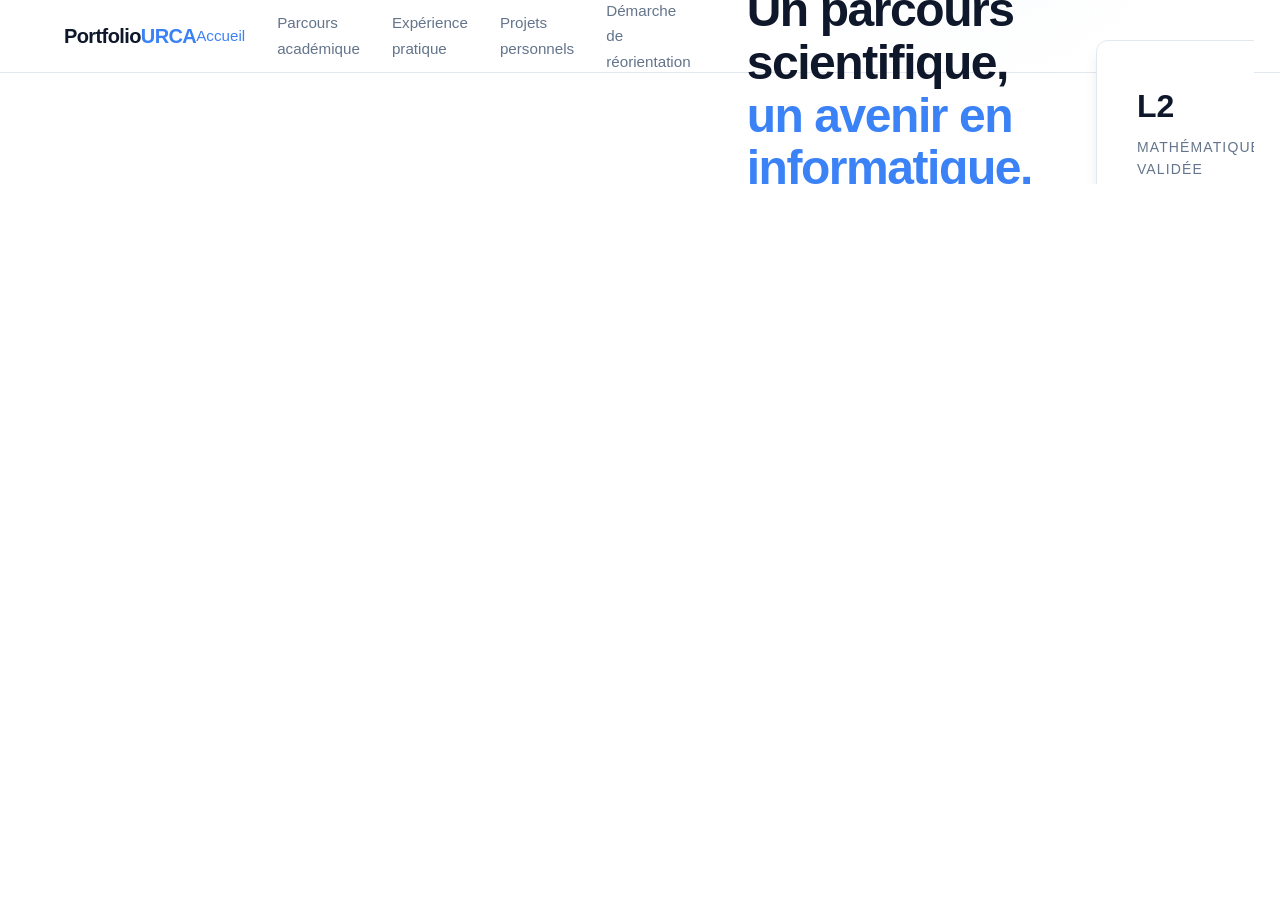
==== index.html @ 63260b5a "Portfolio complet : 6 pages, design responsive, animations, contenu académique" ====
<!DOCTYPE html>
<html lang="fr">
<head>
  <meta charset="UTF-8">
  <meta name="viewport" content="width=device-width, initial-scale=1.0">
  <title>Portfolio — Parcours et projet de réorientation vers la Licence Informatique</title>
  <meta name="description" content="Portfolio universitaire de réorientation : parcours académique, expérience pratique et projets personnels en vue d'une Licence Informatique à l'URCA.">
  <link rel="stylesheet" href="css/style.css">
</head>
<body>

  <!-- Header / Navigation -->
  <header>
    <div class="container">
      <a href="index.html" class="logo">Portfolio<span>URCA</span></a>

      <nav>
        <ul class="nav-links" id="navLinks">
          <li><a href="index.html" class="active">Accueil</a></li>
          <li><a href="parcours.html">Parcours académique</a></li>
          <li><a href="experience.html">Expérience pratique</a></li>
          <li><a href="projets.html">Projets personnels</a></li>
          <li><a href="reorientation.html">Démarche de réorientation</a></li>
  <!-- Hero / Accueil -->
  <section class="hero">
    <div class="hero-bg"></div>
    <div class="container">
      <div class="reveal reveal-delay-1">
        <h1>Un parcours scientifique,<br><span class="accent">un avenir en informatique.</span></h1>
        <p>Étudiant en L1 Géographie et Aménagement à l'URCA, avec une formation universitaire en mathématiques (L2 validée) et une expérience pratique en maintenance informatique. Ce portfolio présente ma démarche de réorientation vers la Licence Informatique.</p>
        <div class="hero-actions">
          <a href="parcours.html" class="btn btn-primary">Voir mon parcours</a>
          <a href="projets.html" class="btn btn-outline">Découvrir mes projets</a>
        </div>
      </div>
      <div class="hero-visual reveal reveal-delay-3">
        <div class="hero-card">
          <div class="stat">
            <span class="stat-value">L2</span>
            <span class="stat-label">Mathématiques validée</span>
          </div>
          <div class="divider"></div>
          <div class="stat">
            <span class="stat-value">2</span>
            <span class="stat-label">Projets numériques personnels</span>
          </div>
          <div class="divider"></div>
          <div class="stat">
            <span class="stat-value">1</span>
            <span class="stat-label">Expérience en maintenance informatique</span>
          </div>
        </div>
      </div>
    </div>
  </section>
  <section class="section reveal reveal-delay-2">
    <div class="container">
      <div class="section-header">
        <h2>Une démarche cohérente</h2>
        <p>Ce portfolio raconte une progression : des mathématiques à l'expérience pratique, puis à la construction de projets numériques, pour aboutir à un projet universitaire structuré en informatique.</p>
      </div>

      <div style="display: grid; grid-template-columns: repeat(auto-fit, minmax(260px, 1fr)); gap: 2rem; margin-top: 3rem;">
        <div style="text-align: center; padding: 2rem; background: var(--color-bg-alt); border-radius: var(--color-radius); border: 1px solid var(--color-border);">
          <div style="font-size: 2rem; margin-bottom: 1rem;">📐</div>
          <h3 style="color: var(--color-primary); margin-bottom: 0.5rem;">Fondements mathématiques</h3>
          <p style="font-size: 0.9rem; color: var(--color-text-secondary);">L2 Mathématiques validé à l'Université de Lomé — raisonnement logique, abstraction, rigueur.</p>
        </div>
        <div style="text-align: center; padding: 2rem; background: var(--color-bg-alt); border-radius: var(--color-radius); border: 1px solid var(--color-border);">
          <div style="font-size: 2rem; margin-bottom: 1rem;">🔧</div>
          <h3 style="color: var(--color-primary); margin-bottom: 0.5rem;">Expérience pratique</h3>
          <p style="font-size: 0.9rem; color: var(--color-text-secondary);">Maintenance informatique, réparation, diagnostic, accompagnement client chez Sam Technology Center.</p>
        </div>
        <div style="text-align: center; padding: 2rem; background: var(--color-bg-alt); border-radius: var(--color-radius); border: 1px solid var(--color-border);">
          <div style="font-size: 2rem; margin-bottom: 1rem;">💻</div>
          <h3 style="color: var(--color-primary); margin-bottom: 0.5rem;">Projets personnels</h3>
          <p style="font-size: 0.9rem; color: var(--color-text-secondary);">TYVORYX et 2DINVEST — conception de plateformes web, exploration du cloud et de la gestion de données.</p>
        </div>
      </div>
    </div>
  </section>

  <section class="section" style="background: var(--color-bg-alt);">
    <div class="container">
      <div style="display: grid; grid-template-columns: 1fr 1fr; gap: 3rem; align-items: center;">
        <div class="reveal reveal-delay-1">
          <h2 style="font-size: 2rem; font-weight: 700; color: var(--color-primary); margin-bottom: 1.5rem;">Pourquoi l'informatique ?</h2>
          <p style="color: var(--color-text-secondary); margin-bottom: 1.5rem; line-height: 1.7;">Mon intérêt pour l'informatique ne vient pas de nulle part. Il s'appuie sur des années de formation scientifique, des interventions concrètes sur du matériel et des logiciels, et la création de deux plateformes web personnelles. Une formation universitaire est maintenant la prochaine étape logique.</p>
          <a href="reorientation.html" class="btn btn-primary">Lire ma démarche de réorientation</a>
        </div>
        <div class="reveal reveal-delay-2">
          <div style="background: var(--color-card); border: 1px solid var(--color-border); border-radius: var(--color-radius); padding: 2rem; box-shadow: var(--shadow-sm);">
            <h3 style="font-size: 1.25rem; font-weight: 700; color: var(--color-primary); margin-bottom: 1rem;">Objectif</h3>
            <p style="color: var(--color-text-secondary); font-size: 0.95rem; margin-bottom: 1.5rem;">Intégrer la L1 Informatique à l'URCA, UFR Sciences Exactes et Naturelles, au semestre 2 de l'année universitaire 2026-2027.</p>
  <footer>
    <div class="container">
      <p>&copy; 2026 — Portfolio universitaire. Conçu pour une démarche de réorientation vers la Licence Informatique.</p>
      <p style="font-size: 0.8rem; color: var(--color-text-muted);">Tous les liens vers les projets renvoient vers des sites et dépôts publics.</p>
    </div>
  </footer>

  <script src="js/main.js"></script>
</body>
</html>
            <h3 style="font-size: 1.25rem; font-weight: 700; color: var(--color-primary); margin-bottom: 1rem;">Établissement actuel</h3>
            <p style="color: var(--color-text-secondary); font-size: 0.95rem;">L1 Géographie et Aménagement, UFR Lettres et Sciences Humaines, Université de Reims Champagne-Ardenne.</p>
          </div>
        </div>
      </div>
    </div>
  </section>
          <li><a href="contact.html">Contact</a></li>
        </ul>
        <button class="mobile-menu-btn" id="mobileMenuBtn" aria-label="Ouvrir le menu">
          <span></span><span></span><span></span>
        </button>
      </nav>
    </div>
  </header>
---- css/style.css ----
/* ==========================================================================
   PORTFOLIO WEB - Réorientation Licence Informatique URCA
   Design académique, moderne et professionnel
   ========================================================================== */

/* Variables et reset */
:root {
  --color-primary: #0f172a;
  --color-primary-dark: #081226;
  --color-secondary: #1e293b;
  --color-accent: #3b82f6;
  --color-accent-hover: #2563eb;
  --color-accent-light: #dbeafe;
  --color-text: #0f172a;
  --color-text-secondary: #64748b;
  --color-text-muted: #94a3b8;
  --color-bg: #ffffff;
  --color-bg-alt: #f8fafc;
  --color-card: #ffffff;
  --color-border: #e2e8f0;
  --color-border-light: #f1f5f9;
  --color-success: #10b981;
  --color-radius: 12px;
  --color-radius-sm: 8px;
  --shadow-sm: 0 1px 2px 0 rgb(0 0 0 / 0.05);
  --shadow: 0 4px 6px -1px rgb(0 0 0 / 0.1), 0 2px 4px -2px rgb(0 0 0 / 0.1);
  --shadow-lg: 0 10px 15px -3px rgb(0 0 0 / 0.1), 0 4px 6px -4px rgb(0 0 0 / 0.1);
  --transition: all 0.3s ease;
  --transition-fast: all 0.15s ease;
  --font-sans: -apple-system, BlinkMacSystemFont, "Segoe UI", Roboto, "Helvetica Neue", Arial, sans-serif;
  --font-mono: "SF Mono", "Consolas", "Liberation Mono", monospace;
}

*,
*::before,
*::after {
  box-sizing: border-box;
  margin: 0;
  padding: 0;
}

html {
  scroll-behavior: smooth;
  font-size: 16px;
}

body {
  font-family: var(--font-sans);
  color: var(--color-text);
  background-color: var(--color-bg);
  line-height: 1.6;
  overflow-x: hidden;
}

a:focus-visible,
button:focus-visible,
input:focus-visible,
select:focus-visible,
textarea:focus-visible {
  outline: 3px solid var(--color-accent);
  outline-offset: 3px;
}

@media (prefers-reduced-motion: reduce) {
  *,
  *::before,
  *::after {
    animation-duration: 0.01ms !important;
    animation-iteration-count: 1 !important;
    transition-duration: 0.01ms !important;
    scroll-behavior: auto !important;
  }
}

.sr-only {
  position: absolute;
  width: 1px;
  height: 1px;
  padding: 0;
  margin: -1px;
  overflow: hidden;
  clip: rect(0, 0, 0, 0);
  border: 0;
}

.container {
  max-width: 1200px;
  margin: 0 auto;
  padding: 0 1.5rem;
}

.section {
  padding: 5rem 0;
}

.section-header {
  text-align: center;
  margin-bottom: 4rem;
}

.section-header h2 {
  font-size: 2.25rem;
  font-weight: 700;
  color: var(--color-primary);
  margin-bottom: 1rem;
  letter-spacing: -0.02em;
}

.section-header p {
  color: var(--color-text-secondary);
  font-size: 1.125rem;
  max-width: 600px;
  margin: 0 auto;
}

.badge {
  display: inline-flex;
  align-items: center;
  gap: 0.5rem;
  padding: 0.4rem 1rem;
  border-radius: 9999px;
  font-size: 0.875rem;
  font-weight: 600;
  text-transform: uppercase;
  letter-spacing: 0.05em;
}

.badge-primary {
  background-color: var(--color-accent-light);
  color: var(--color-accent);
}

.badge-secondary {
  background-color: var(--color-bg-alt);
  color: var(--color-text-secondary);
  border: 1px solid var(--color-border);
}

.btn {
  display: inline-flex;
  align-items: center;
  justify-content: center;
  gap: 0.5rem;
  padding: 0.875rem 1.75rem;
  border-radius: var(--color-radius-sm);
  font-size: 1rem;
  font-weight: 600;
  text-decoration: none;
  border: none;
  cursor: pointer;
  transition: var(--transition);
  font-family: inherit;
}

.btn-primary {
  background-color: var(--color-primary);
  color: #ffffff;
}

.btn-primary:hover {
  background-color: var(--color-primary-dark);
  transform: translateY(-1px);
  box-shadow: var(--shadow-lg);
}

.btn-outline {
  background-color: transparent;
  color: var(--color-primary);
  border: 2px solid var(--color-primary);
}

.btn-outline:hover {
  background-color: var(--color-primary);
  color: #ffffff;
}

.btn-sm {
  padding: 0.5rem 1rem;
  font-size: 0.875rem;
}

.link {
  color: var(--color-accent);
  text-decoration: none;
  font-weight: 500;
  transition: var(--transition-fast);
}

.link:hover {
  color: var(--color-accent-hover);
  text-decoration: underline;
}
/* ---------- Header / Navigation ---------- */
header {
  position: sticky;
  top: 0;
  z-index: 100;
  background-color: rgba(255, 255, 255, 0.9);
  border-bottom: 1px solid var(--color-border);
  backdrop-filter: blur(8px);
}

header .container {
  display: flex;
  align-items: center;
  justify-content: space-between;
  height: 4.5rem;
}

.logo {
  font-size: 1.25rem;
  font-weight: 800;
  color: var(--color-primary);
  text-decoration: none;
  letter-spacing: -0.03em;
}

.logo span {
  color: var(--color-accent);
}

.nav-links {
  display: flex;
  align-items: center;
  gap: 2rem;
  list-style: none;
}

.nav-links a {
  text-decoration: none;
  color: var(--color-text-secondary);
  font-size: 0.95rem;
  font-weight: 500;
  transition: var(--transition-fast);
}

.nav-links a:hover {
  color: var(--color-primary);
}

.nav-links a.active {
  color: var(--color-accent);
}

.mobile-menu-btn {
  display: none;
  background: none;
  border: none;
  cursor: pointer;
  color: var(--color-text);
}

.mobile-menu-btn span {
  display: block;
  width: 24px;
  height: 2px;
  background-color: currentColor;
  margin: 6px 0;
  transition: var(--transition-fast);
}
/* ---------- Hero / Accueil ---------- */
.hero {
  position: relative;
  padding: 6rem 0 8rem;
  overflow: hidden;
}

.hero-bg {
  position: absolute;
  top: 0;
  left: 0;
  right: 0;
  bottom: 0;
  background: radial-gradient(circle at 50% 0%, var(--color-bg-alt), transparent 50%);
  z-index: -1;
}

.hero .container {
  display: grid;
  grid-template-columns: 1fr 1fr;
  gap: 4rem;
  align-items: center;
}

.hero h1 {
  font-size: 3rem;
  font-weight: 800;
  color: var(--color-primary);
  line-height: 1.1;
  margin-bottom: 1.5rem;
  letter-spacing: -0.03em;
}

.hero h1 .accent {
  color: var(--color-accent);
}

.hero p {
  font-size: 1.25rem;
  color: var(--color-text-secondary);
  margin-bottom: 2rem;
  max-width: 450px;
}

.hero-actions {
  display: flex;
  gap: 1rem;
}

.hero-visual {
  display: flex;
  justify-content: center;
  align-items: center;
}

.hero-card {
  background: var(--color-card);
  border: 1px solid var(--color-border);
  border-radius: var(--color-radius);
  padding: 2.5rem;
  box-shadow: var(--shadow-lg);
  display: flex;
  flex-direction: column;
  gap: 1.5rem;
  max-width: 380px;
}

.stat {
  display: flex;
  flex-direction: column;
  gap: 0.25rem;
}

.stat-value {
  font-size: 2rem;
  font-weight: 800;
  color: var(--color-primary);
  font-variant-numeric: tabular-nums;
}

.stat-label {
  font-size: 0.875rem;
  color: var(--color-text-secondary);
  text-transform: uppercase;
  letter-spacing: 0.08em;
}

.divider {
  height: 1px;
  background: var(--color-border);
}

/* ---------- Section Parcours (Chronologie) ---------- */
.timeline {
  position: relative;
  max-width: 800px;
  margin: 0 auto;
}

.timeline::before {
  content: "";
  position: absolute;
  left: 50%;
  top: 0;
  bottom: 0;
  width: 2px;
  background: var(--color-border);
  transform: translateX(-50%);
}

.timeline-item {
  position: relative;
  margin-bottom: 4rem;
  width: 100%;
}

.timeline-content {
  position: relative;
  background: var(--color-card);
  border: 1px solid var(--color-border);
  border-radius: var(--color-radius);
  padding: 2rem;
  box-shadow: var(--shadow-sm);
  transition: var(--transition);
}

.timeline-content:hover {
  border-color: var(--color-accent);
  box-shadow: var(--shadow);
}

.timeline-item:nth-child(odd) .timeline-content {
  margin-left: auto;
  max-width: 60%;
}

.timeline-item:nth-child(even) .timeline-content {
  margin-right: auto;
  max-width: 60%;
}

.timeline-date {
  position: absolute;
  top: 1.5rem;
  font-size: 0.875rem;
  font-weight: 700;
  color: var(--color-accent);
  font-variant-numeric: tabular-nums;
  white-space: nowrap;
}

.timeline-item:nth-child(odd) .timeline-date {
  right: 100%;
  margin-right: 1rem;
  text-align: right;
}

.timeline-item:nth-child(even) .timeline-date {
  left: 100%;
  margin-left: 1rem;
  text-align: left;
}

.timeline-marker {
  position: absolute;
  left: 50%;
  top: 1.5rem;
  width: 16px;
  height: 16px;
  background: var(--color-accent);
  border: 3px solid var(--color-bg);
  border-radius: 50%;
  transform: translateX(-50%);
  box-shadow: 0 0 0 4px var(--color-border);
}

.timeline h3 {
  font-size: 1.25rem;
  font-weight: 700;
  color: var(--color-primary);
  margin-bottom: 0.5rem;
}

.timeline-institution {
  font-size: 1rem;
  color: var(--color-text-secondary);
  font-weight: 500;
  margin-bottom: 0.5rem;
}

.timeline-description {
  color: var(--color-text-secondary);
  font-size: 0.95rem;
}
/* ---------- Section Expérience ---------- */
.experience-grid {
  display: grid;
  grid-template-columns: repeat(auto-fit, minmax(280px, 1fr));
  gap: 2rem;
}

.exp-card {
  background: var(--color-card);
  border: 1px solid var(--color-border);
  border-radius: var(--color-radius);
  padding: 2rem;
  box-shadow: var(--shadow-sm);
  transition: var(--transition);
  display: flex;
  flex-direction: column;
  gap: 1rem;
}

.exp-card:hover {
  transform: translateY(-4px);
  box-shadow: var(--shadow-lg);
  border-color: var(--color-accent);
}

.exp-icon {
  width: 48px;
  height: 48px;
  border-radius: var(--color-radius-sm);
  background: var(--color-accent-light);
  color: var(--color-accent);
  display: flex;
  align-items: center;
  justify-content: center;
  font-size: 1.5rem;
}

.exp-card h3 {
  font-size: 1.125rem;
  font-weight: 700;
  color: var(--color-primary);
}

.exp-card p {
  color: var(--color-text-secondary);
  font-size: 0.95rem;
  margin-bottom: 1rem;
}

.exp-tags {
  display: flex;
  flex-wrap: wrap;
  gap: 0.5rem;
  margin-top: auto;
}

.exp-tag {
  font-size: 0.75rem;
  padding: 0.25rem 0.6rem;
  border-radius: 4px;
  background: var(--color-bg-alt);
  color: var(--color-text-secondary);
  border: 1px solid var(--color-border);
}

/* ---------- Section Projets ---------- */
.projects-grid {
  display: grid;
  grid-template-columns: repeat(auto-fit, minmax(340px, 1fr));
  gap: 2rem;
}

.project-card {
  background: var(--color-card);
  border: 1px solid var(--color-border);
  border-radius: var(--color-radius);
  overflow: hidden;
  box-shadow: var(--shadow-sm);
  transition: var(--transition);
  display: flex;
  flex-direction: column;
}

.project-card:hover {
  transform: translateY(-6px);
  box-shadow: var(--shadow-lg);
  border-color: var(--color-accent);
}

.project-visual {
  height: 200px;
  background: var(--color-bg-alt);
  border-bottom: 1px solid var(--color-border);
  display: flex;
  align-items: center;
  justify-content: center;
  color: var(--color-text-muted);
  font-size: 0.875rem;
  font-family: var(--font-mono);
  text-align: center;
  padding: 1rem;
  position: relative;
  overflow: hidden;
}

.project-visual::before {
  content: "";
  position: absolute;
  inset: 0;
  background: linear-gradient(135deg, transparent 40%, rgba(59, 130, 246, 0.05) 100%);
  opacity: 0;
  transition: var(--transition);
}

.project-card:hover .project-visual::before {
  opacity: 1;
}

.project-content {
  padding: 1.75rem;
  display: flex;
  flex-direction: column;
  gap: 1rem;
  flex: 1;
}

.project-content h3 {
  font-size: 1.25rem;
  font-weight: 700;
  color: var(--color-primary);
}

.project-content p {
  color: var(--color-text-secondary);
  font-size: 0.95rem;
  flex: 1;
}

.project-meta {
  display: flex;
  flex-wrap: wrap;
  gap: 0.75rem;
  margin-top: auto;
}

.project-meta .badge {
  font-size: 0.75rem;
  padding: 0.35rem 0.8rem;
}

.project-actions {
  padding: 1.25rem 1.75rem;
  border-top: 1px solid var(--color-border);
  display: flex;
  gap: 0.75rem;
}
/* ---------- Fiche projet détaillée ---------- */
.project-detail {
  max-width: 900px;
  margin: 0 auto;
}

.project-hero {
  background: var(--color-bg-alt);
  border: 1px solid var(--color-border);
  border-radius: var(--color-radius);
  padding: 3rem 2rem;
  margin-bottom: 3rem;
  text-align: center;
}

.project-hero h1 {
  font-size: 2.5rem;
  font-weight: 800;
  color: var(--color-primary);
  margin-bottom: 1rem;
}

.project-hero p {
  font-size: 1.125rem;
  color: var(--color-text-secondary);
  max-width: 600px;
  margin: 0 auto 2rem;
}

.detail-grid {
  display: grid;
  grid-template-columns: 1fr 300px;
  gap: 3rem;
}

.detail-content h2 {
  font-size: 1.5rem;
  font-weight: 700;
  color: var(--color-primary);
  margin-bottom: 1.5rem;
  padding-bottom: 0.5rem;
  border-bottom: 2px solid var(--color-border);
}

.detail-content p {
  color: var(--color-text-secondary);
  font-size: 1rem;
  margin-bottom: 1.5rem;
  line-height: 1.7;
}

.detail-content ul {
  list-style: none;
  margin-bottom: 2rem;
}

.detail-content li {
  padding: 0.5rem 0;
  color: var(--color-text-secondary);
  position: relative;
  padding-left: 1.5rem;
}

.detail-content li::before {
  content: "›";
  position: absolute;
  left: 0;
  color: var(--color-accent);
  font-weight: 700;
}

.detail-sidebar {
  display: flex;
  flex-direction: column;
  gap: 2rem;
}

.sidebar-card {
  background: var(--color-card);
  border: 1px solid var(--color-border);
  border-radius: var(--color-radius);
  padding: 1.5rem;
  box-shadow: var(--shadow-sm);
}

.sidebar-card h3 {
  font-size: 1rem;
  font-weight: 700;
  color: var(--color-primary);
  margin-bottom: 1rem;
}

.sidebar-card p {
  font-size: 0.9rem;
  color: var(--color-text-secondary);
  line-height: 1.6;
}
/* ---------- Section Réorientation ---------- */
.reorientation-grid {
  display: grid;
  grid-template-columns: 1fr 1fr;
  gap: 4rem;
  align-items: start;
}

.reorientation-content h2 {
  font-size: 1.75rem;
  font-weight: 700;
  color: var(--color-primary);
  margin-bottom: 1.5rem;
}

.reorientation-content p {
  color: var(--color-text-secondary);
  margin-bottom: 1.5rem;
  line-height: 1.7;
}

.reorientation-content ul {
  list-style: none;
  margin-bottom: 2rem;
}

.reorientation-content li {
  padding: 0.75rem 0;
  color: var(--color-text-secondary);
  position: relative;
  padding-left: 1.75rem;
}

.reorientation-content li::before {
  content: "›";
  position: absolute;
  left: 0;
  color: var(--color-accent);
  font-weight: 800;
  font-size: 1.2rem;
}

.goals-grid {
  display: grid;
  grid-template-columns: repeat(auto-fit, minmax(200px, 1fr));
  gap: 1.5rem;
  margin-top: 2rem;
}

.goal-card {
  background: var(--color-bg-alt);
  border: 1px solid var(--color-border);
  border-radius: var(--color-radius-sm);
  padding: 1.5rem;
  text-align: center;
}

.goal-card h4 {
  font-size: 0.95rem;
  font-weight: 700;
  color: var(--color-primary);
  margin-bottom: 0.5rem;
}

.goal-card p {
  font-size: 0.85rem;
  color: var(--color-text-secondary);
}

.math-link {
  background: var(--color-bg-alt);
  border: 1px solid var(--color-border);
  border-radius: var(--color-radius);
  padding: 2.5rem;
  box-shadow: var(--shadow-sm);
}

.math-link h3 {
  font-size: 1.5rem;
  font-weight: 700;
  color: var(--color-primary);
  margin-bottom: 1rem;
}

.math-link p {
  color: var(--color-text-secondary);
  margin-bottom: 1.5rem;
  line-height: 1.7;
}

.math-connections {
  display: grid;
  grid-template-columns: repeat(auto-fit, minmax(140px, 1fr));
  gap: 1rem;
}

.math-connection {
  background: var(--color-card);
  border: 1px solid var(--color-border);
  border-radius: var(--color-radius-sm);
  padding: 1.25rem;
  text-align: center;
}

.math-connection h4 {
  font-size: 0.9rem;
  font-weight: 700;
  color: var(--color-accent);
  margin-bottom: 0.5rem;
}

.math-connection p {
  font-size: 0.8rem;
  color: var(--color-text-secondary);
  line-height: 1.5;
}
/* ---------- Section Contact ---------- */
.contact-section {
  max-width: 700px;
  margin: 0 auto;
  text-align: center;
}

.contact-info {
  margin-bottom: 4rem;
}

.contact-info h2 {
  font-size: 2.25rem;
  font-weight: 700;
  color: var(--color-primary);
  margin-bottom: 1rem;
}

.contact-info p {
  color: var(--color-text-secondary);
  font-size: 1.125rem;
  margin-bottom: 2rem;
}

.contact-email {
  display: inline-flex;
  align-items: center;
  gap: 0.75rem;
  padding: 1rem 2rem;
  background: var(--color-bg-alt);
  border: 1px solid var(--color-border);
  border-radius: var(--color-radius);
  font-size: 1.125rem;
  font-weight: 600;
  color: var(--color-primary);
  text-decoration: none;
  transition: var(--transition);
}

.contact-email:hover {
  background: var(--color-accent-light);
  color: var(--color-accent);
}

.contact-form {
  background: var(--color-card);
  border: 1px solid var(--color-border);
  border-radius: var(--color-radius);
  padding: 3rem;
  box-shadow: var(--shadow-sm);
}

.form-group {
  margin-bottom: 1.5rem;
  text-align: left;
}

.form-group label {
  display: block;
  font-size: 0.9rem;
  font-weight: 600;
  color: var(--color-text-secondary);
  margin-bottom: 0.5rem;
  text-transform: uppercase;
  letter-spacing: 0.05em;
}

.form-group input,
.form-group textarea {
  width: 100%;
  padding: 0.875rem 1rem;
  border: 1px solid var(--color-border);
  border-radius: var(--color-radius-sm);
  font-size: 1rem;
  font-family: inherit;
  background: var(--color-bg);
  transition: var(--transition-fast);
}

.form-group input:focus,
.form-group textarea:focus {
  border-color: var(--color-accent);
  outline: none;
  box-shadow: 0 0 0 3px rgba(59, 130, 246, 0.1);
}

/* ---------- Footer ---------- */
footer {
  border-top: 1px solid var(--color-border);
  padding: 3rem 0;
  background: var(--color-bg-alt);
}

footer .container {
  display: flex;
  flex-direction: column;
  gap: 2rem;
  align-items: center;
  text-align: center;
}

footer p {
  color: var(--color-text-muted);
  font-size: 0.875rem;
}

/* ---------- Animations d'apparition ---------- */
.reveal {
  opacity: 0;
  transform: translateY(30px);
  transition: opacity 0.6s ease, transform 0.6s ease;
}

.reveal.active {
  opacity: 1;
  transform: translateY(0);
}

.reveal-delay-1 { transition-delay: 0.1s; }
.reveal-delay-2 { transition-delay: 0.2s; }
.reveal-delay-3 { transition-delay: 0.3s; }
/* ---------- Responsive ---------- */
@media (max-width: 900px) {
  .hero .container {
    grid-template-columns: 1fr;
    gap: 3rem;
    text-align: center;
  }

  .hero h1 {
    font-size: 2.5rem;
  }

  .hero-actions {
    justify-content: center;
  }

  .hero-visual {
    order: -1;
  }

  .timeline::before {
    left: 20px;
  }

  .timeline-date {
    position: static;
    display: block;
    text-align: left !important;
    margin: 0 0 0.5rem 40px !important;
  }

  .timeline-marker {
    left: 20px;
  }

  .timeline-item:nth-child(odd) .timeline-content,
  .timeline-item:nth-child(even) .timeline-content {
    margin-left: 60px !important;
    margin-right: 0 !important;
    max-width: 100% !important;
  }

  .reorientation-grid {
    grid-template-columns: 1fr;
    gap: 2.5rem;
  }

  .detail-grid {
    grid-template-columns: 1fr;
    gap: 2rem;
  }
}

@media (max-width: 640px) {
  .nav-links {
    display: none;
    position: absolute;
    top: 4.5rem;
    left: 0;
    right: 0;
    background: var(--color-bg);
    border-bottom: 1px solid var(--color-border);
    flex-direction: column;
    padding: 1.5rem;
    gap: 1rem;
    box-shadow: var(--shadow-lg);
  }

  .nav-links.open {
    display: flex;
  }

  .mobile-menu-btn {
    display: block;
  }

  .hero h1 {
    font-size: 2rem;
  }

  .section {
    padding: 3rem 0;
  }

  .hero-card {
    max-width: 100%;
  }
}
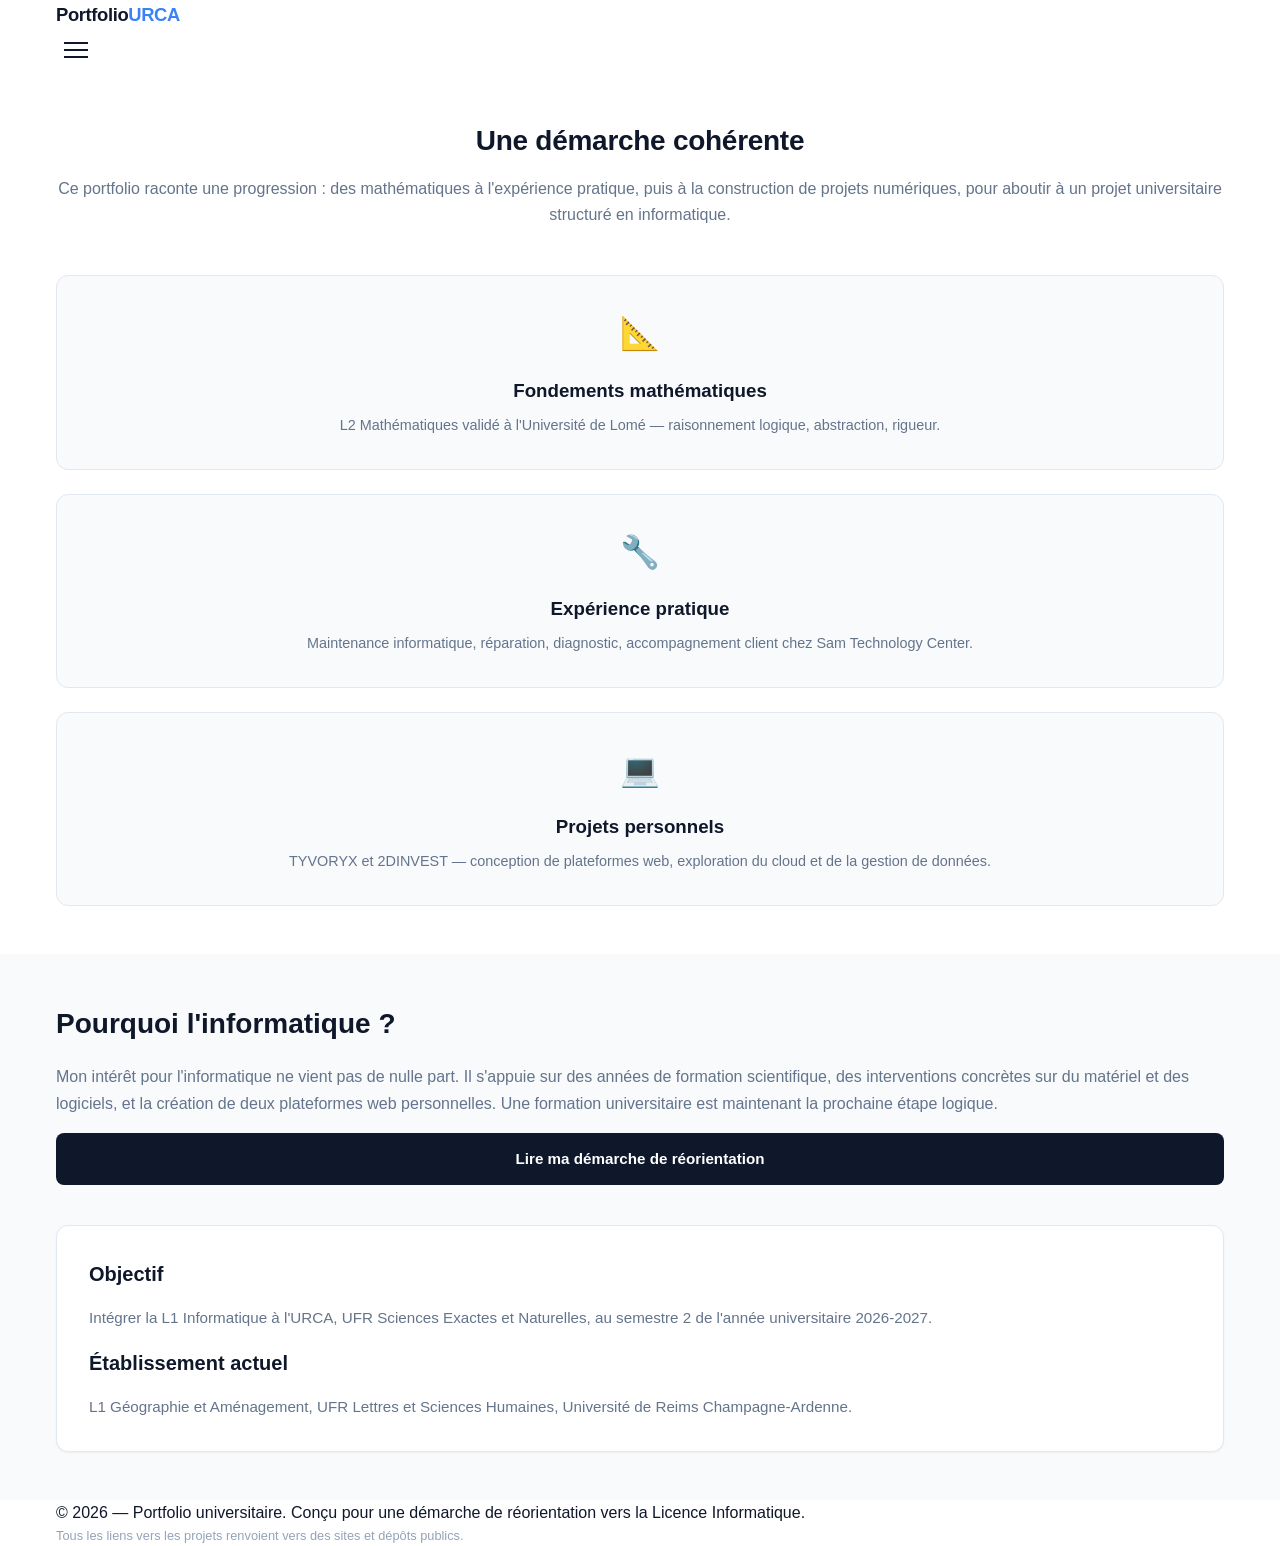
==== commit bd5eb55c: "Corrige le HTML et le layout responsive mobile" ====
--- a/index.html
+++ b/index.html
@@ -3,25 +3,19 @@
 <head>
   <meta charset="UTF-8">
   <meta name="viewport" content="width=device-width, initial-scale=1.0">
-  <title>Portfolio — Parcours et projet de réorientation vers la Licence Informatique</title>
-  <meta name="description" content="Portfolio universitaire de réorientation : parcours académique, expérience pratique et projets personnels en vue d'une Licence Informatique à l'URCA.">
+  <title>Portfolio — Réorientation Licence Informatique URCA</title>
+  <meta name="description" content="Portfolio universitaire de réorientation vers la Licence Informatique à l'URCA.">
   <link rel="stylesheet" href="css/style.css">
 </head>
 <body>
 
-  <!-- Header / Navigation -->
   <header>
     <div class="container">
       <a href="index.html" class="logo">Portfolio<span>URCA</span></a>
-
       <nav>
         <ul class="nav-links" id="navLinks">
           <li><a href="index.html" class="active">Accueil</a></li>
           <li><a href="parcours.html">Parcours académique</a></li>
-          <li><a href="experience.html">Expérience pratique</a></li>
-          <li><a href="projets.html">Projets personnels</a></li>
-          <li><a href="reorientation.html">Démarche de réorientation</a></li>
-  <!-- Hero / Accueil -->
   <section class="hero">
     <div class="hero-bg"></div>
     <div class="container">
@@ -53,6 +47,16 @@
       </div>
     </div>
   </section>
+          <li><a href="experience.html">Expérience pratique</a></li>
+          <li><a href="projets.html">Projets personnels</a></li>
+          <li><a href="reorientation.html">Démarche de réorientation</a></li>
+          <li><a href="contact.html">Contact</a></li>
+        </ul>
+        <button class="mobile-menu-btn" id="mobileMenuBtn" aria-label="Ouvrir le menu">
+          <span></span><span></span><span></span>
+        </button>
+      </nav>
+    </div>
   <section class="section reveal reveal-delay-2">
     <div class="container">
       <div class="section-header">
@@ -60,7 +64,7 @@
         <p>Ce portfolio raconte une progression : des mathématiques à l'expérience pratique, puis à la construction de projets numériques, pour aboutir à un projet universitaire structuré en informatique.</p>
       </div>
 
-      <div style="display: grid; grid-template-columns: repeat(auto-fit, minmax(260px, 1fr)); gap: 2rem; margin-top: 3rem;">
+      <div class="features-grid">
         <div style="text-align: center; padding: 2rem; background: var(--color-bg-alt); border-radius: var(--color-radius); border: 1px solid var(--color-border);">
           <div style="font-size: 2rem; margin-bottom: 1rem;">📐</div>
           <h3 style="color: var(--color-primary); margin-bottom: 0.5rem;">Fondements mathématiques</h3>
@@ -79,19 +83,26 @@
       </div>
     </div>
   </section>
-
   <section class="section" style="background: var(--color-bg-alt);">
     <div class="container">
-      <div style="display: grid; grid-template-columns: 1fr 1fr; gap: 3rem; align-items: center;">
+      <div style="display: grid; grid-template-columns: 1fr; gap: 2.5rem; align-items: center;">
         <div class="reveal reveal-delay-1">
-          <h2 style="font-size: 2rem; font-weight: 700; color: var(--color-primary); margin-bottom: 1.5rem;">Pourquoi l'informatique ?</h2>
-          <p style="color: var(--color-text-secondary); margin-bottom: 1.5rem; line-height: 1.7;">Mon intérêt pour l'informatique ne vient pas de nulle part. Il s'appuie sur des années de formation scientifique, des interventions concrètes sur du matériel et des logiciels, et la création de deux plateformes web personnelles. Une formation universitaire est maintenant la prochaine étape logique.</p>
-          <a href="reorientation.html" class="btn btn-primary">Lire ma démarche de réorientation</a>
+          <h2 style="font-size: 1.75rem; font-weight: 700; color: var(--color-primary); margin-bottom: 1rem;">Pourquoi l'informatique ?</h2>
+          <p style="color: var(--color-text-secondary); margin-bottom: 1rem; line-height: 1.7;">Mon intérêt pour l'informatique ne vient pas de nulle part. Il s'appuie sur des années de formation scientifique, des interventions concrètes sur du matériel et des logiciels, et la création de deux plateformes web personnelles. Une formation universitaire est maintenant la prochaine étape logique.</p>
+          <a href="reorientation.html" class="btn btn-primary btn-block">Lire ma démarche de réorientation</a>
         </div>
         <div class="reveal reveal-delay-2">
           <div style="background: var(--color-card); border: 1px solid var(--color-border); border-radius: var(--color-radius); padding: 2rem; box-shadow: var(--shadow-sm);">
             <h3 style="font-size: 1.25rem; font-weight: 700; color: var(--color-primary); margin-bottom: 1rem;">Objectif</h3>
-            <p style="color: var(--color-text-secondary); font-size: 0.95rem; margin-bottom: 1.5rem;">Intégrer la L1 Informatique à l'URCA, UFR Sciences Exactes et Naturelles, au semestre 2 de l'année universitaire 2026-2027.</p>
+            <p style="color: var(--color-text-secondary); font-size: 0.95rem; margin-bottom: 1rem;">Intégrer la L1 Informatique à l'URCA, UFR Sciences Exactes et Naturelles, au semestre 2 de l'année universitaire 2026-2027.</p>
+            <h3 style="font-size: 1.25rem; font-weight: 700; color: var(--color-primary); margin-bottom: 1rem;">Établissement actuel</h3>
+            <p style="color: var(--color-text-secondary); font-size: 0.95rem;">L1 Géographie et Aménagement, UFR Lettres et Sciences Humaines, Université de Reims Champagne-Ardenne.</p>
+          </div>
+        </div>
+      </div>
+    </div>
+  </section>
+
   <footer>
     <div class="container">
       <p>&copy; 2026 — Portfolio universitaire. Conçu pour une démarche de réorientation vers la Licence Informatique.</p>
@@ -102,18 +113,4 @@
   <script src="js/main.js"></script>
 </body>
 </html>
-            <h3 style="font-size: 1.25rem; font-weight: 700; color: var(--color-primary); margin-bottom: 1rem;">Établissement actuel</h3>
-            <p style="color: var(--color-text-secondary); font-size: 0.95rem;">L1 Géographie et Aménagement, UFR Lettres et Sciences Humaines, Université de Reims Champagne-Ardenne.</p>
-          </div>
-        </div>
-      </div>
-    </div>
-  </section>
-          <li><a href="contact.html">Contact</a></li>
-        </ul>
-        <button class="mobile-menu-btn" id="mobileMenuBtn" aria-label="Ouvrir le menu">
-          <span></span><span></span><span></span>
-        </button>
-      </nav>
-    </div>
   </header>
--- a/css/style.css
+++ b/css/style.css
@@ -1,9 +1,9 @@
 /* ==========================================================================
    PORTFOLIO WEB - Réorientation Licence Informatique URCA
-   Design académique, moderne et professionnel
+   Design académique, moderne et professionnel — Mobile-First
    ========================================================================== */
 
-/* Variables et reset */
+/* ---------- Variables et reset ---------- */
 :root {
   --color-primary: #0f172a;
   --color-primary-dark: #081226;
@@ -41,6 +41,7 @@
 
 html {
   scroll-behavior: smooth;
+  overflow-x: hidden;
   font-size: 16px;
 }
 
@@ -50,6 +51,7 @@
   background-color: var(--color-bg);
   line-height: 1.6;
   overflow-x: hidden;
+  min-width: 0;
 }
 
 a:focus-visible,
@@ -72,6 +74,7 @@
   }
 }
 
+/* ---------- Utilitaires ---------- */
 .sr-only {
   position: absolute;
   width: 1px;
@@ -86,133 +89,35 @@
 .container {
   max-width: 1200px;
   margin: 0 auto;
-  padding: 0 1.5rem;
-}
-
-.section {
-  padding: 5rem 0;
-}
-
-.section-header {
-  text-align: center;
-  margin-bottom: 4rem;
-}
-
-.section-header h2 {
-  font-size: 2.25rem;
-  font-weight: 700;
-  color: var(--color-primary);
-  margin-bottom: 1rem;
-  letter-spacing: -0.02em;
-}
-
-.section-header p {
-  color: var(--color-text-secondary);
-  font-size: 1.125rem;
-  max-width: 600px;
-  margin: 0 auto;
-}
-
-.badge {
-  display: inline-flex;
-  align-items: center;
-  gap: 0.5rem;
-  padding: 0.4rem 1rem;
-  border-radius: 9999px;
-  font-size: 0.875rem;
-  font-weight: 600;
-  text-transform: uppercase;
-  letter-spacing: 0.05em;
-}
-
-.badge-primary {
-  background-color: var(--color-accent-light);
-  color: var(--color-accent);
-}
-
-.badge-secondary {
-  background-color: var(--color-bg-alt);
-  color: var(--color-text-secondary);
-  border: 1px solid var(--color-border);
-}
-
-.btn {
-  display: inline-flex;
-  align-items: center;
-  justify-content: center;
-  gap: 0.5rem;
-  padding: 0.875rem 1.75rem;
-  border-radius: var(--color-radius-sm);
-  font-size: 1rem;
-  font-weight: 600;
-  text-decoration: none;
-  border: none;
-  cursor: pointer;
-  transition: var(--transition);
-  font-family: inherit;
-}
-
-.btn-primary {
-  background-color: var(--color-primary);
-  color: #ffffff;
-}
-
-.btn-primary:hover {
-  background-color: var(--color-primary-dark);
-  transform: translateY(-1px);
-  box-shadow: var(--shadow-lg);
-}
-
-.btn-outline {
-  background-color: transparent;
-  color: var(--color-primary);
-  border: 2px solid var(--color-primary);
-}
-
-.btn-outline:hover {
-  background-color: var(--color-primary);
-  color: #ffffff;
-}
-
-.btn-sm {
-  padding: 0.5rem 1rem;
-  font-size: 0.875rem;
-}
-
-.link {
-  color: var(--color-accent);
-  text-decoration: none;
-  font-weight: 500;
-  transition: var(--transition-fast);
-}
-
-.link:hover {
-  color: var(--color-accent-hover);
-  text-decoration: underline;
-}
+  padding: 0 1rem;
 /* ---------- Header / Navigation ---------- */
 header {
   position: sticky;
   top: 0;
   z-index: 100;
-  background-color: rgba(255, 255, 255, 0.9);
+  background-color: rgba(255, 255, 255, 0.95);
   border-bottom: 1px solid var(--color-border);
   backdrop-filter: blur(8px);
+  width: 100%;
+  min-width: 0;
 }
 
 header .container {
   display: flex;
   align-items: center;
   justify-content: space-between;
-  height: 4.5rem;
+  height: 4rem;
+  min-width: 0;
 }
 
 .logo {
-  font-size: 1.25rem;
+  font-size: 1.15rem;
   font-weight: 800;
   color: var(--color-primary);
   text-decoration: none;
-  letter-spacing: -0.03em;
+  letter-spacing: -0.02em;
+  white-space: nowrap;
+  min-width: 0;
 }
 
 .logo span {
@@ -220,10 +125,24 @@
 }
 
 .nav-links {
-  display: flex;
-  align-items: center;
-  gap: 2rem;
+  display: none;
+  position: absolute;
+  top: 4rem;
+  left: 0;
+  right: 0;
+  background: var(--color-bg);
+  border-bottom: 1px solid var(--color-border);
+  flex-direction: column;
+  padding: 1.5rem 1rem;
+  gap: 1rem;
   list-style: none;
+  box-shadow: var(--shadow-lg);
+  width: 100%;
+  min-width: 0;
+}
+
+.nav-links.open {
+  display: flex;
 }
 
 .nav-links a {
@@ -232,6 +151,7 @@
   font-size: 0.95rem;
   font-weight: 500;
   transition: var(--transition-fast);
+  white-space: normal;
 }
 
 .nav-links a:hover {
@@ -242,27 +162,13 @@
   color: var(--color-accent);
 }
 
-.mobile-menu-btn {
-  display: none;
-  background: none;
-  border: none;
-  cursor: pointer;
-  color: var(--color-text);
-}
-
-.mobile-menu-btn span {
-  display: block;
-  width: 24px;
-  height: 2px;
-  background-color: currentColor;
-  margin: 6px 0;
-  transition: var(--transition-fast);
-}
 /* ---------- Hero / Accueil ---------- */
 .hero {
   position: relative;
-  padding: 6rem 0 8rem;
+  padding: 4rem 0 6rem;
   overflow: hidden;
+  width: 100%;
+  min-width: 0;
 }
 
 .hero-bg {
@@ -271,24 +177,29 @@
   left: 0;
   right: 0;
   bottom: 0;
-  background: radial-gradient(circle at 50% 0%, var(--color-bg-alt), transparent 50%);
+  background: radial-gradient(circle at 50% 0%, var(--color-bg-alt), transparent 60%);
   z-index: -1;
+  width: 100%;
+  min-width: 0;
 }
 
 .hero .container {
   display: grid;
-  grid-template-columns: 1fr 1fr;
-  gap: 4rem;
+  grid-template-columns: 1fr;
+  gap: 2.5rem;
   align-items: center;
+  min-width: 0;
 }
 
 .hero h1 {
-  font-size: 3rem;
+  font-size: 2rem;
   font-weight: 800;
   color: var(--color-primary);
-  line-height: 1.1;
-  margin-bottom: 1.5rem;
-  letter-spacing: -0.03em;
+  line-height: 1.2;
+  margin-bottom: 1.25rem;
+  letter-spacing: -0.02em;
+  width: 100%;
+  min-width: 0;
 }
 
 .hero h1 .accent {
@@ -296,33 +207,40 @@
 }
 
 .hero p {
-  font-size: 1.25rem;
-  color: var(--color-text-secondary);
-  margin-bottom: 2rem;
-  max-width: 450px;
+  font-size: 1rem;
+  color: var(--color-text-secondary);
+  margin-bottom: 1.5rem;
+  max-width: 100%;
+  width: 100%;
+  min-width: 0;
 }
 
 .hero-actions {
   display: flex;
-  gap: 1rem;
+  gap: 0.75rem;
+  flex-wrap: wrap;
+  min-width: 0;
 }
 
 .hero-visual {
   display: flex;
   justify-content: center;
   align-items: center;
+  min-width: 0;
 }
 
 .hero-card {
   background: var(--color-card);
   border: 1px solid var(--color-border);
   border-radius: var(--color-radius);
-  padding: 2.5rem;
+  padding: 1.75rem;
   box-shadow: var(--shadow-lg);
   display: flex;
   flex-direction: column;
-  gap: 1.5rem;
-  max-width: 380px;
+  gap: 1rem;
+  width: 100%;
+  max-width: 100%;
+  min-width: 0;
 }
 
 .stat {
@@ -332,143 +250,56 @@
 }
 
 .stat-value {
-  font-size: 2rem;
+  font-size: 1.5rem;
   font-weight: 800;
   color: var(--color-primary);
   font-variant-numeric: tabular-nums;
+  white-space: nowrap;
 }
 
 .stat-label {
-  font-size: 0.875rem;
+  font-size: 0.8rem;
   color: var(--color-text-secondary);
   text-transform: uppercase;
   letter-spacing: 0.08em;
+  white-space: nowrap;
 }
 
 .divider {
   height: 1px;
   background: var(--color-border);
+  width: 100%;
+}
+
+/* ---------- Sections génériques ---------- */
+.features-grid,
+.experience-grid,
+.projects-grid,
+.goals-grid,
+.math-connections {
+  display: grid;
+  grid-template-columns: 1fr;
+  gap: 1.5rem;
+  width: 100%;
+  min-width: 0;
 }
 
 /* ---------- Section Parcours (Chronologie) ---------- */
 .timeline {
   position: relative;
-  max-width: 800px;
-  margin: 0 auto;
-}
-
-.timeline::before {
-  content: "";
-  position: absolute;
-  left: 50%;
-  top: 0;
-  bottom: 0;
-  width: 2px;
-  background: var(--color-border);
-  transform: translateX(-50%);
-}
-
-.timeline-item {
-  position: relative;
-  margin-bottom: 4rem;
-  width: 100%;
-}
-
-.timeline-content {
-  position: relative;
-  background: var(--color-card);
-  border: 1px solid var(--color-border);
-  border-radius: var(--color-radius);
-  padding: 2rem;
-  box-shadow: var(--shadow-sm);
-  transition: var(--transition);
-}
-
-.timeline-content:hover {
-  border-color: var(--color-accent);
-  box-shadow: var(--shadow);
-}
-
-.timeline-item:nth-child(odd) .timeline-content {
-  margin-left: auto;
-  max-width: 60%;
-}
-
-.timeline-item:nth-child(even) .timeline-content {
-  margin-right: auto;
-  max-width: 60%;
-}
-
-.timeline-date {
-  position: absolute;
-  top: 1.5rem;
-  font-size: 0.875rem;
-  font-weight: 700;
-  color: var(--color-accent);
-  font-variant-numeric: tabular-nums;
-  white-space: nowrap;
-}
-
-.timeline-item:nth-child(odd) .timeline-date {
-  right: 100%;
-  margin-right: 1rem;
-  text-align: right;
-}
-
-.timeline-item:nth-child(even) .timeline-date {
-  left: 100%;
-  margin-left: 1rem;
-  text-align: left;
-}
-
-.timeline-marker {
-  position: absolute;
-  left: 50%;
-  top: 1.5rem;
-  width: 16px;
-  height: 16px;
-  background: var(--color-accent);
-  border: 3px solid var(--color-bg);
-  border-radius: 50%;
-  transform: translateX(-50%);
-  box-shadow: 0 0 0 4px var(--color-border);
-}
-
-.timeline h3 {
-  font-size: 1.25rem;
-  font-weight: 700;
-  color: var(--color-primary);
-  margin-bottom: 0.5rem;
-}
-
-.timeline-institution {
-  font-size: 1rem;
-  color: var(--color-text-secondary);
-  font-weight: 500;
-  margin-bottom: 0.5rem;
-}
-
-.timeline-description {
-  color: var(--color-text-secondary);
-  font-size: 0.95rem;
-}
 /* ---------- Section Expérience ---------- */
-.experience-grid {
-  display: grid;
-  grid-template-columns: repeat(auto-fit, minmax(280px, 1fr));
-  gap: 2rem;
-}
-
 .exp-card {
   background: var(--color-card);
   border: 1px solid var(--color-border);
   border-radius: var(--color-radius);
-  padding: 2rem;
+  padding: 1.5rem;
   box-shadow: var(--shadow-sm);
   transition: var(--transition);
   display: flex;
   flex-direction: column;
   gap: 1rem;
+  width: 100%;
+  min-width: 0;
 }
 
 .exp-card:hover {
@@ -478,27 +309,32 @@
 }
 
 .exp-icon {
-  width: 48px;
-  height: 48px;
+  width: 44px;
+  height: 44px;
   border-radius: var(--color-radius-sm);
   background: var(--color-accent-light);
   color: var(--color-accent);
   display: flex;
   align-items: center;
   justify-content: center;
-  font-size: 1.5rem;
+  font-size: 1.4rem;
+  flex-shrink: 0;
+  min-width: 44px;
 }
 
 .exp-card h3 {
-  font-size: 1.125rem;
+  font-size: 1.05rem;
   font-weight: 700;
   color: var(--color-primary);
+  min-width: 0;
 }
 
 .exp-card p {
   color: var(--color-text-secondary);
-  font-size: 0.95rem;
-  margin-bottom: 1rem;
+  font-size: 0.875rem;
+  margin-bottom: 0;
+  line-height: 1.5;
+  min-width: 0;
 }
 
 .exp-tags {
@@ -506,24 +342,21 @@
   flex-wrap: wrap;
   gap: 0.5rem;
   margin-top: auto;
+  min-width: 0;
 }
 
 .exp-tag {
-  font-size: 0.75rem;
+  font-size: 0.72rem;
   padding: 0.25rem 0.6rem;
   border-radius: 4px;
   background: var(--color-bg-alt);
   color: var(--color-text-secondary);
   border: 1px solid var(--color-border);
+  white-space: normal;
+  min-width: 0;
 }
 
 /* ---------- Section Projets ---------- */
-.projects-grid {
-  display: grid;
-  grid-template-columns: repeat(auto-fit, minmax(340px, 1fr));
-  gap: 2rem;
-}
-
 .project-card {
   background: var(--color-card);
   border: 1px solid var(--color-border);
@@ -533,6 +366,8 @@
   transition: var(--transition);
   display: flex;
   flex-direction: column;
+  width: 100%;
+  min-width: 0;
 }
 
 .project-card:hover {
@@ -542,126 +377,91 @@
 }
 
 .project-visual {
-  height: 200px;
+  height: 160px;
   background: var(--color-bg-alt);
   border-bottom: 1px solid var(--color-border);
   display: flex;
   align-items: center;
   justify-content: center;
   color: var(--color-text-muted);
-  font-size: 0.875rem;
+  font-size: 0.8rem;
   font-family: var(--font-mono);
   text-align: center;
-  padding: 1rem;
-  position: relative;
-  overflow: hidden;
-}
-
-.project-visual::before {
-  content: "";
-  position: absolute;
-  inset: 0;
-  background: linear-gradient(135deg, transparent 40%, rgba(59, 130, 246, 0.05) 100%);
-  opacity: 0;
-  transition: var(--transition);
-}
-
-.project-card:hover .project-visual::before {
-  opacity: 1;
+  padding: 0.75rem;
+  width: 100%;
+  min-width: 0;
 }
 
 .project-content {
-  padding: 1.75rem;
+  padding: 1.5rem;
   display: flex;
   flex-direction: column;
-  gap: 1rem;
-  flex: 1;
-}
-
-.project-content h3 {
-  font-size: 1.25rem;
-  font-weight: 700;
-  color: var(--color-primary);
-}
-
-.project-content p {
-  color: var(--color-text-secondary);
-  font-size: 0.95rem;
-  flex: 1;
-}
-
-.project-meta {
-  display: flex;
-  flex-wrap: wrap;
   gap: 0.75rem;
-  margin-top: auto;
-}
-
-.project-meta .badge {
-  font-size: 0.75rem;
-  padding: 0.35rem 0.8rem;
-}
-
-.project-actions {
-  padding: 1.25rem 1.75rem;
-  border-top: 1px solid var(--color-border);
-  display: flex;
-  gap: 0.75rem;
-}
 /* ---------- Fiche projet détaillée ---------- */
 .project-detail {
-  max-width: 900px;
+  max-width: 100%;
   margin: 0 auto;
+  width: 100%;
+  min-width: 0;
 }
 
 .project-hero {
   background: var(--color-bg-alt);
   border: 1px solid var(--color-border);
   border-radius: var(--color-radius);
-  padding: 3rem 2rem;
-  margin-bottom: 3rem;
+  padding: 2rem 1rem;
+  margin-bottom: 2rem;
   text-align: center;
+  width: 100%;
+  min-width: 0;
 }
 
 .project-hero h1 {
-  font-size: 2.5rem;
+  font-size: 1.75rem;
   font-weight: 800;
   color: var(--color-primary);
-  margin-bottom: 1rem;
+  margin-bottom: 0.75rem;
+  min-width: 0;
 }
 
 .project-hero p {
-  font-size: 1.125rem;
-  color: var(--color-text-secondary);
-  max-width: 600px;
-  margin: 0 auto 2rem;
+  font-size: 0.95rem;
+  color: var(--color-text-secondary);
+  max-width: 100%;
+  margin: 0 auto 1rem;
+  min-width: 0;
 }
 
 .detail-grid {
   display: grid;
-  grid-template-columns: 1fr 300px;
-  gap: 3rem;
+  grid-template-columns: 1fr;
+  gap: 2rem;
+  width: 100%;
+  min-width: 0;
 }
 
 .detail-content h2 {
-  font-size: 1.5rem;
+  font-size: 1.25rem;
   font-weight: 700;
   color: var(--color-primary);
-  margin-bottom: 1.5rem;
+  margin-bottom: 1rem;
   padding-bottom: 0.5rem;
   border-bottom: 2px solid var(--color-border);
+  min-width: 0;
 }
 
 .detail-content p {
   color: var(--color-text-secondary);
-  font-size: 1rem;
-  margin-bottom: 1.5rem;
-  line-height: 1.7;
+  font-size: 0.95rem;
+  margin-bottom: 1.25rem;
+  line-height: 1.6;
+  min-width: 0;
 }
 
 .detail-content ul {
   list-style: none;
-  margin-bottom: 2rem;
+  margin-bottom: 1.5rem;
+  min-width: 0;
 }
 
 .detail-content li {
@@ -669,6 +469,7 @@
   color: var(--color-text-secondary);
   position: relative;
   padding-left: 1.5rem;
+  min-width: 0;
 }
 
 .detail-content li::before {
@@ -682,60 +483,72 @@
 .detail-sidebar {
   display: flex;
   flex-direction: column;
-  gap: 2rem;
+  gap: 1.5rem;
+  min-width: 0;
 }
 
 .sidebar-card {
   background: var(--color-card);
   border: 1px solid var(--color-border);
   border-radius: var(--color-radius);
-  padding: 1.5rem;
+  padding: 1.25rem;
   box-shadow: var(--shadow-sm);
+  width: 100%;
+  min-width: 0;
 }
 
 .sidebar-card h3 {
   font-size: 1rem;
   font-weight: 700;
   color: var(--color-primary);
-  margin-bottom: 1rem;
+  margin-bottom: 0.75rem;
+  min-width: 0;
 }
 
 .sidebar-card p {
-  font-size: 0.9rem;
-  color: var(--color-text-secondary);
-  line-height: 1.6;
-}
+  font-size: 0.875rem;
+  color: var(--color-text-secondary);
+  line-height: 1.5;
+  min-width: 0;
+}
+
 /* ---------- Section Réorientation ---------- */
 .reorientation-grid {
   display: grid;
-  grid-template-columns: 1fr 1fr;
-  gap: 4rem;
+  grid-template-columns: 1fr;
+  gap: 2rem;
   align-items: start;
+  width: 100%;
+  min-width: 0;
 }
 
 .reorientation-content h2 {
-  font-size: 1.75rem;
+  font-size: 1.5rem;
   font-weight: 700;
   color: var(--color-primary);
-  margin-bottom: 1.5rem;
+  margin-bottom: 1rem;
+  min-width: 0;
 }
 
 .reorientation-content p {
   color: var(--color-text-secondary);
-  margin-bottom: 1.5rem;
-  line-height: 1.7;
+  margin-bottom: 1rem;
+  line-height: 1.6;
+  min-width: 0;
 }
 
 .reorientation-content ul {
   list-style: none;
-  margin-bottom: 2rem;
+  margin-bottom: 1.5rem;
+  min-width: 0;
 }
 
 .reorientation-content li {
-  padding: 0.75rem 0;
+  padding: 0.6rem 0;
   color: var(--color-text-secondary);
   position: relative;
   padding-left: 1.75rem;
+  min-width: 0;
 }
 
 .reorientation-content li::before {
@@ -747,117 +560,282 @@
   font-size: 1.2rem;
 }
 
-.goals-grid {
-  display: grid;
-  grid-template-columns: repeat(auto-fit, minmax(200px, 1fr));
-  gap: 1.5rem;
-  margin-top: 2rem;
-}
-
-.goal-card {
-  background: var(--color-bg-alt);
-  border: 1px solid var(--color-border);
-  border-radius: var(--color-radius-sm);
-  padding: 1.5rem;
-  text-align: center;
-}
-
-.goal-card h4 {
-  font-size: 0.95rem;
-  font-weight: 700;
-  color: var(--color-primary);
-  margin-bottom: 0.5rem;
-}
-
-.goal-card p {
-  font-size: 0.85rem;
-  color: var(--color-text-secondary);
-}
-
 .math-link {
   background: var(--color-bg-alt);
   border: 1px solid var(--color-border);
   border-radius: var(--color-radius);
-  padding: 2.5rem;
+  padding: 2rem 1rem;
   box-shadow: var(--shadow-sm);
+  width: 100%;
+/* ---------- Animations d'apparition ---------- */
+.reveal {
+  opacity: 0;
+  transform: translateY(30px);
+  transition: opacity 0.6s ease, transform 0.6s ease;
+}
+
+.reveal.active {
+  opacity: 1;
+  transform: translateY(0);
+}
+
+.reveal-delay-1 { transition-delay: 0.1s; }
+.reveal-delay-2 { transition-delay: 0.2s; }
+.reveal-delay-3 { transition-delay: 0.3s; }
+.reveal-delay-4 { transition-delay: 0.4s; }
+.reveal-delay-5 { transition-delay: 0.5s; }
+.reveal-delay-6 { transition-delay: 0.6s; }
+.reveal-delay-7 { transition-delay: 0.7s; }
+.reveal-delay-8 { transition-delay: 0.8s; }
+
+/* ---------- Desktop : grilles multi-colonnes ---------- */
+@media (min-width: 900px) {
+  .hero .container {
+    grid-template-columns: 1fr 1fr;
+    gap: 4rem;
+    text-align: left;
+  }
+
+  .hero h1 {
+    font-size: 3rem;
+  }
+
+  .hero-actions {
+    flex-wrap: nowrap;
+  }
+
+  .hero-visual {
+    order: 2;
+  }
+
+  .hero-card {
+    max-width: 380px;
+  }
+
+  .features-grid,
+  .experience-grid,
+  .projects-grid {
+    grid-template-columns: repeat(auto-fit, minmax(280px, 1fr));
+  }
+
+  .goals-grid {
+    grid-template-columns: repeat(auto-fit, minmax(200px, 1fr));
+  }
+
+  .math-connections {
+    grid-template-columns: repeat(auto-fit, minmax(140px, 1fr));
+  }
+
+  .detail-grid {
+    grid-template-columns: 1fr 300px;
+  }
+
+  .reorientation-grid {
+    grid-template-columns: 1fr 1fr;
+  }
+
+  .section {
+    padding: 5rem 0;
+  }
+
+  .section-header h2 {
+    font-size: 2.25rem;
+  }
+
+  .timeline::before {
+    left: 50%;
+    transform: translateX(-50%);
+  }
+
+/* ---------- Contournement styles inline 2 colonnes sur mobile ---------- */
+@media (max-width: 899px) {
+  [style*="grid-template-columns: 1fr 1fr"],
+  [style*="grid-template-columns:1fr 1fr"] {
+    grid-template-columns: 1fr !important;
+  }
+
+  /* Forcer overflow clip sur tous les conteneurs de section */
+  .section > .container,
+  .hero .container {
+    overflow-x: clip;
+    max-width: 100%;
+  }
+
+  /* Empêcher tout élément de dépasser la largeur écran */
+  * {
+    max-width: 100%;
+  }
+
+  /* Boutons d'action projets : largeur adaptée, pas de compression verticale */
+  .project-actions .btn {
+    flex: 0 0 auto;
+    min-width: 0;
+    padding: 0.75rem 1rem;
+    font-size: 0.85rem;
+  }
+
+  /* Cards projet : pas de largeur fixe qui casse */
+  .project-card,
+  .exp-card {
+    max-width: 100%;
+  }
+
+  /* Timeline : marge gauche réduite sur mobile */
+  .timeline-content {
+    margin-left: 2.5rem;
+  }
+
+  .timeline-date,
+  .timeline-marker {
+    left: -2.5rem;
+  }
+
+  .timeline-date {
+    width: 2rem;
+  }
+}
+  .timeline-item {
+    margin-bottom: 4rem;
+  }
+
+  .timeline-content {
+    margin-left: 0;
+  }
+
+  .timeline-item:nth-child(odd) .timeline-content {
+    margin-left: auto;
+    max-width: 60%;
+  }
+
+  .timeline-item:nth-child(even) .timeline-content {
+    margin-right: auto;
+    max-width: 60%;
+  }
+
+  .timeline-date {
+    position: absolute;
+    top: 1.5rem;
+    left: auto;
+    right: auto;
+    width: auto;
+    text-align: right;
+    margin-right: 1rem;
+  }
+
+  .timeline-item:nth-child(odd) .timeline-date {
+    right: 100%;
+    text-align: right;
+  }
+
+  .timeline-item:nth-child(even) .timeline-date {
+    left: 100%;
+    right: auto;
+    text-align: left;
+    margin-right: 0;
+    margin-left: 1rem;
+  }
+
+  .timeline-marker {
+    left: 50%;
+    top: 1.5rem;
+    transform: translateX(-50%);
+  }
+
+  .project-actions .btn {
+    flex: 0 0 auto;
+  }
+
+  .nav-links {
+    display: flex !important;
+    position: static;
+    top: auto;
+    left: auto;
+    right: auto;
+    background: transparent;
+    border: none;
+    flex-direction: row;
+    padding: 0;
+    gap: 2rem;
+    box-shadow: none;
+    width: auto;
+  }
+
+  .mobile-menu-btn {
+    display: none;
+  }
+
+  header .container {
+    height: 4.5rem;
+  }
+}
+
+@media (min-width: 640px) and (max-width: 899px) {
+  .experience-grid,
+  .projects-grid {
+    grid-template-columns: repeat(2, 1fr);
+  }
+}
+  min-width: 0;
 }
 
 .math-link h3 {
-  font-size: 1.5rem;
+  font-size: 1.25rem;
   font-weight: 700;
   color: var(--color-primary);
+  margin-bottom: 0.75rem;
+  min-width: 0;
+}
+
+.math-link p {
+  color: var(--color-text-secondary);
   margin-bottom: 1rem;
-}
-
-.math-link p {
-  color: var(--color-text-secondary);
-  margin-bottom: 1.5rem;
-  line-height: 1.7;
-}
-
-.math-connections {
-  display: grid;
-  grid-template-columns: repeat(auto-fit, minmax(140px, 1fr));
-  gap: 1rem;
-}
-
-.math-connection {
-  background: var(--color-card);
-  border: 1px solid var(--color-border);
-  border-radius: var(--color-radius-sm);
-  padding: 1.25rem;
-  text-align: center;
-}
-
-.math-connection h4 {
-  font-size: 0.9rem;
-  font-weight: 700;
-  color: var(--color-accent);
-  margin-bottom: 0.5rem;
-}
-
-.math-connection p {
-  font-size: 0.8rem;
-  color: var(--color-text-secondary);
-  line-height: 1.5;
-}
+  line-height: 1.6;
+  min-width: 0;
+}
+
 /* ---------- Section Contact ---------- */
 .contact-section {
-  max-width: 700px;
+  max-width: 100%;
   margin: 0 auto;
   text-align: center;
+  width: 100%;
+  min-width: 0;
 }
 
 .contact-info {
-  margin-bottom: 4rem;
+  margin-bottom: 3rem;
 }
 
 .contact-info h2 {
-  font-size: 2.25rem;
+  font-size: 1.75rem;
   font-weight: 700;
   color: var(--color-primary);
-  margin-bottom: 1rem;
+  margin-bottom: 0.75rem;
+  min-width: 0;
 }
 
 .contact-info p {
   color: var(--color-text-secondary);
-  font-size: 1.125rem;
-  margin-bottom: 2rem;
+  font-size: 1rem;
+  margin-bottom: 1.5rem;
+  min-width: 0;
 }
 
 .contact-email {
   display: inline-flex;
   align-items: center;
-  gap: 0.75rem;
-  padding: 1rem 2rem;
+  gap: 0.5rem;
+  padding: 1rem 1.5rem;
   background: var(--color-bg-alt);
   border: 1px solid var(--color-border);
   border-radius: var(--color-radius);
-  font-size: 1.125rem;
+  font-size: 1rem;
   font-weight: 600;
   color: var(--color-primary);
   text-decoration: none;
   transition: var(--transition);
+  white-space: normal;
+  min-width: 0;
 }
 
 .contact-email:hover {
@@ -869,23 +847,27 @@
   background: var(--color-card);
   border: 1px solid var(--color-border);
   border-radius: var(--color-radius);
-  padding: 3rem;
+  padding: 2rem 1rem;
   box-shadow: var(--shadow-sm);
+  width: 100%;
+  min-width: 0;
 }
 
 .form-group {
-  margin-bottom: 1.5rem;
+  margin-bottom: 1.25rem;
   text-align: left;
+  min-width: 0;
 }
 
 .form-group label {
   display: block;
-  font-size: 0.9rem;
+  font-size: 0.85rem;
   font-weight: 600;
   color: var(--color-text-secondary);
-  margin-bottom: 0.5rem;
+  margin-bottom: 0.4rem;
   text-transform: uppercase;
   letter-spacing: 0.05em;
+  min-width: 0;
 }
 
 .form-group input,
@@ -894,10 +876,11 @@
   padding: 0.875rem 1rem;
   border: 1px solid var(--color-border);
   border-radius: var(--color-radius-sm);
-  font-size: 1rem;
+  font-size: 0.95rem;
   font-family: inherit;
   background: var(--color-bg);
   transition: var(--transition-fast);
+  min-width: 0;
 }
 
 .form-group input:focus,
@@ -910,123 +893,292 @@
 /* ---------- Footer ---------- */
 footer {
   border-top: 1px solid var(--color-border);
-  padding: 3rem 0;
+  padding: 2rem 0;
   background: var(--color-bg-alt);
+  width: 100%;
+  min-width: 0;
 }
 
 footer .container {
   display: flex;
   flex-direction: column;
-  gap: 2rem;
+  gap: 1rem;
   align-items: center;
   text-align: center;
+  min-width: 0;
 }
 
 footer p {
   color: var(--color-text-muted);
+  font-size: 0.8rem;
+  min-width: 0;
+}
+  flex: 1;
+  min-width: 0;
+}
+
+.project-content h3 {
+  font-size: 1.15rem;
+  font-weight: 700;
+  color: var(--color-primary);
+  min-width: 0;
+}
+
+.project-content p {
+  color: var(--color-text-secondary);
   font-size: 0.875rem;
-}
-
-/* ---------- Animations d'apparition ---------- */
-.reveal {
-  opacity: 0;
-  transform: translateY(30px);
-  transition: opacity 0.6s ease, transform 0.6s ease;
-}
-
-.reveal.active {
-  opacity: 1;
-  transform: translateY(0);
-}
-
-.reveal-delay-1 { transition-delay: 0.1s; }
-.reveal-delay-2 { transition-delay: 0.2s; }
-.reveal-delay-3 { transition-delay: 0.3s; }
-/* ---------- Responsive ---------- */
-@media (max-width: 900px) {
-  .hero .container {
-    grid-template-columns: 1fr;
-    gap: 3rem;
-    text-align: center;
-  }
-
-  .hero h1 {
-    font-size: 2.5rem;
-  }
-
-  .hero-actions {
-    justify-content: center;
-  }
-
-  .hero-visual {
-    order: -1;
-  }
-
-  .timeline::before {
-    left: 20px;
-  }
-
-  .timeline-date {
-    position: static;
-    display: block;
-    text-align: left !important;
-    margin: 0 0 0.5rem 40px !important;
-  }
-
-  .timeline-marker {
-    left: 20px;
-  }
-
-  .timeline-item:nth-child(odd) .timeline-content,
-  .timeline-item:nth-child(even) .timeline-content {
-    margin-left: 60px !important;
-    margin-right: 0 !important;
-    max-width: 100% !important;
-  }
-
-  .reorientation-grid {
-    grid-template-columns: 1fr;
-    gap: 2.5rem;
-  }
-
-  .detail-grid {
-    grid-template-columns: 1fr;
-    gap: 2rem;
-  }
-}
-
-@media (max-width: 640px) {
-  .nav-links {
-    display: none;
-    position: absolute;
-    top: 4.5rem;
-    left: 0;
-    right: 0;
-    background: var(--color-bg);
-    border-bottom: 1px solid var(--color-border);
-    flex-direction: column;
-    padding: 1.5rem;
-    gap: 1rem;
-    box-shadow: var(--shadow-lg);
-  }
-
-  .nav-links.open {
-    display: flex;
-  }
-
-  .mobile-menu-btn {
-    display: block;
-  }
-
-  .hero h1 {
-    font-size: 2rem;
-  }
-
-  .section {
-    padding: 3rem 0;
-  }
-
-  .hero-card {
-    max-width: 100%;
-  }
+  line-height: 1.5;
+  min-width: 0;
+}
+
+.project-meta {
+  display: flex;
+  flex-wrap: wrap;
+  gap: 0.5rem;
+  margin-top: auto;
+  min-width: 0;
+}
+
+.project-meta .badge {
+  font-size: 0.72rem;
+  padding: 0.3rem 0.7rem;
+}
+
+.project-actions {
+  padding: 1rem 1.5rem;
+  border-top: 1px solid var(--color-border);
+  display: flex;
+  gap: 0.5rem;
+  flex-wrap: wrap;
+  min-width: 0;
+}
+
+.project-actions .btn {
+  flex: 1 1 45%;
+  min-width: 0;
+  justify-content: center;
+}
+  max-width: 100%;
+  margin: 0 auto;
+  width: 100%;
+  min-width: 0;
+}
+
+.timeline::before {
+  content: "";
+  position: absolute;
+  left: 1rem;
+  top: 0;
+  bottom: 0;
+  width: 2px;
+  background: var(--color-border);
+}
+
+.timeline-item {
+  position: relative;
+  margin-bottom: 2.5rem;
+  width: 100%;
+  min-width: 0;
+}
+
+.timeline-content {
+  position: relative;
+  background: var(--color-card);
+  border: 1px solid var(--color-border);
+  border-radius: var(--color-radius);
+  padding: 1.5rem;
+  box-shadow: var(--shadow-sm);
+  transition: var(--transition);
+  margin-left: 3rem;
+  min-width: 0;
+}
+
+.timeline-content:hover {
+  border-color: var(--color-accent);
+  box-shadow: var(--shadow);
+}
+
+.timeline-date {
+  position: absolute;
+  left: -3rem;
+  top: 1rem;
+  font-size: 0.8rem;
+  font-weight: 700;
+  color: var(--color-accent);
+  font-variant-numeric: tabular-nums;
+  white-space: normal;
+  text-align: left;
+  width: 2.5rem;
+  min-width: 0;
+}
+
+.timeline-marker {
+  position: absolute;
+  left: -3rem;
+  top: 1.1rem;
+  width: 12px;
+  height: 12px;
+  background: var(--color-accent);
+  border: 3px solid var(--color-bg);
+  border-radius: 50%;
+  box-shadow: 0 0 0 4px var(--color-border);
+}
+
+.timeline h3 {
+  font-size: 1.15rem;
+  font-weight: 700;
+  color: var(--color-primary);
+  margin-bottom: 0.5rem;
+  min-width: 0;
+}
+
+.timeline-institution {
+  font-size: 0.9rem;
+  color: var(--color-text-secondary);
+  font-weight: 500;
+  margin-bottom: 0.5rem;
+  min-width: 0;
+}
+
+.timeline-description {
+  color: var(--color-text-secondary);
+  font-size: 0.9rem;
+  min-width: 0;
+}
+.mobile-menu-btn {
+  display: block;
+  background: none;
+  border: none;
+  cursor: pointer;
+  color: var(--color-text);
+  padding: 0.5rem;
+  min-width: 0;
+}
+
+.mobile-menu-btn span {
+  display: block;
+  width: 24px;
+  height: 2px;
+  background-color: currentColor;
+  margin: 5px 0;
+  transition: var(--transition-fast);
+}
+  width: 100%;
+  min-width: 0;
+}
+
+.section {
+  padding: 3rem 0;
+}
+
+.section-header {
+  text-align: center;
+  margin-bottom: 3rem;
+}
+
+.section-header h2 {
+  font-size: 1.75rem;
+  font-weight: 700;
+  color: var(--color-primary);
+  margin-bottom: 0.75rem;
+  letter-spacing: -0.01em;
+  width: 100%;
+  min-width: 0;
+}
+
+.section-header p {
+  color: var(--color-text-secondary);
+  font-size: 1rem;
+  max-width: 100%;
+  margin: 0 auto;
+  min-width: 0;
+}
+
+.badge {
+  display: inline-flex;
+  align-items: center;
+  gap: 0.4rem;
+  padding: 0.35rem 0.8rem;
+  border-radius: 9999px;
+  font-size: 0.8rem;
+  font-weight: 600;
+  text-transform: uppercase;
+  letter-spacing: 0.05em;
+  white-space: normal;
+  min-width: 0;
+}
+
+.badge-primary {
+  background-color: var(--color-accent-light);
+  color: var(--color-accent);
+}
+
+.badge-secondary {
+  background-color: var(--color-bg-alt);
+  color: var(--color-text-secondary);
+  border: 1px solid var(--color-border);
+}
+
+.btn {
+  display: inline-flex;
+  align-items: center;
+  justify-content: center;
+  gap: 0.5rem;
+  padding: 0.875rem 1.5rem;
+  border-radius: var(--color-radius-sm);
+  font-size: 0.95rem;
+  font-weight: 600;
+  text-decoration: none;
+  border: none;
+  cursor: pointer;
+  transition: var(--transition);
+  font-family: inherit;
+  flex-shrink: 0;
+  white-space: normal;
+  min-width: 0;
+  width: auto;
+}
+
+.btn-primary {
+  background-color: var(--color-primary);
+  color: #ffffff;
+}
+
+.btn-primary:hover {
+  background-color: var(--color-primary-dark);
+  transform: translateY(-1px);
+  box-shadow: var(--shadow-lg);
+}
+
+.btn-outline {
+  background-color: transparent;
+  color: var(--color-primary);
+  border: 2px solid var(--color-primary);
+}
+
+.btn-outline:hover {
+  background-color: var(--color-primary);
+  color: #ffffff;
+}
+
+.btn-sm {
+  padding: 0.5rem 1rem;
+  font-size: 0.85rem;
+}
+
+.btn-block {
+  width: 100%;
+}
+
+.link {
+  color: var(--color-accent);
+  text-decoration: none;
+  font-weight: 500;
+  transition: var(--transition-fast);
+  white-space: normal;
+}
+
+.link:hover {
+  color: var(--color-accent-hover);
+  text-decoration: underline;
 }
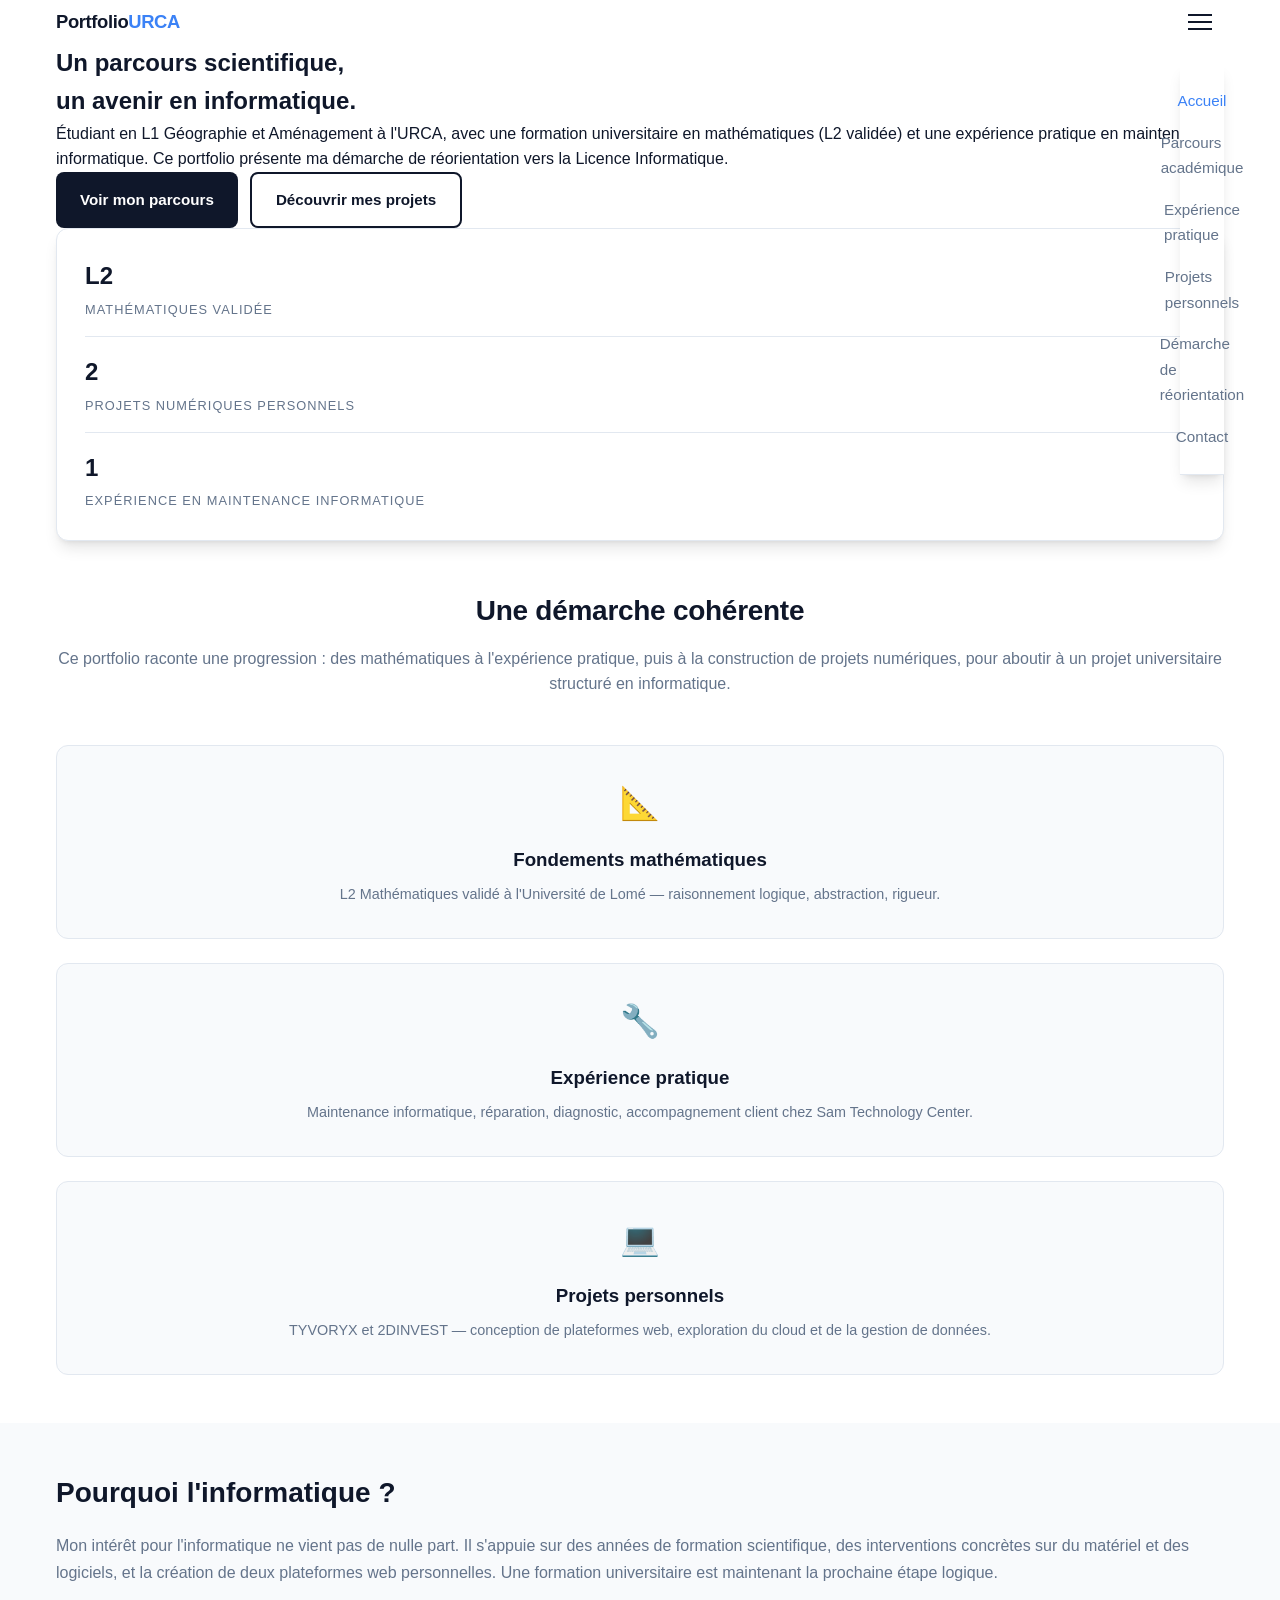
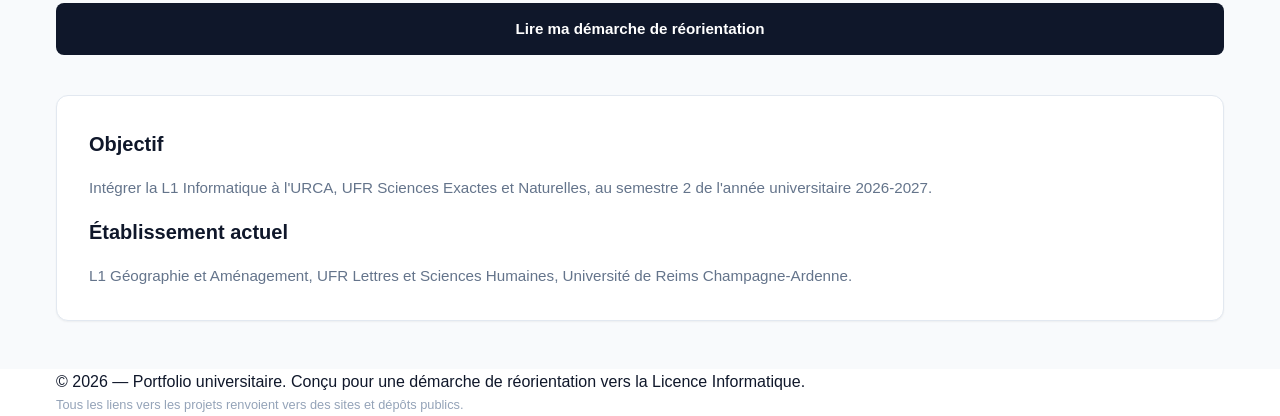
==== commit 32a3b554: "Corrige la navigation mobile et sa position en haut a droite" ====
--- a/index.html
+++ b/index.html
@@ -9,14 +9,26 @@
 </head>
 <body>
 
-  <header>
+    <header>
     <div class="container">
       <a href="index.html" class="logo">Portfolio<span>URCA</span></a>
-      <nav>
+      <nav aria-label="Navigation principale">
         <ul class="nav-links" id="navLinks">
           <li><a href="index.html" class="active">Accueil</a></li>
           <li><a href="parcours.html">Parcours académique</a></li>
-  <section class="hero">
+          <li><a href="experience.html">Expérience pratique</a></li>
+          <li><a href="projets.html">Projets personnels</a></li>
+          <li><a href="reorientation.html">Démarche de réorientation</a></li>
+          <li><a href="contact.html">Contact</a></li>
+        </ul>
+        <button class="mobile-menu-btn" id="mobileMenuBtn" type="button" aria-label="Ouvrir le menu" aria-controls="navLinks" aria-expanded="false">
+          <span></span><span></span><span></span>
+        </button>
+      </nav>
+    </div>
+  </header>
+
+<section class="hero">
     <div class="hero-bg"></div>
     <div class="container">
       <div class="reveal reveal-delay-1">
@@ -47,16 +59,7 @@
       </div>
     </div>
   </section>
-          <li><a href="experience.html">Expérience pratique</a></li>
-          <li><a href="projets.html">Projets personnels</a></li>
-          <li><a href="reorientation.html">Démarche de réorientation</a></li>
-          <li><a href="contact.html">Contact</a></li>
-        </ul>
-        <button class="mobile-menu-btn" id="mobileMenuBtn" aria-label="Ouvrir le menu">
-          <span></span><span></span><span></span>
-        </button>
-      </nav>
-    </div>
+
   <section class="section reveal reveal-delay-2">
     <div class="container">
       <div class="section-header">
@@ -113,4 +116,3 @@
   <script src="js/main.js"></script>
 </body>
 </html>
-  </header>
--- a/css/style.css
+++ b/css/style.css
@@ -1181,4 +1181,103 @@
 .link:hover {
   color: var(--color-accent-hover);
   text-decoration: underline;
+}
+/* ---------- Navigation : correction position et panneau mobile ---------- */
+header .container {
+  position: relative;
+  display: flex;
+  align-items: center;
+  justify-content: space-between;
+}
+
+header nav {
+  position: relative;
+  display: flex;
+  align-items: center;
+  margin-left: auto;
+  flex-shrink: 0;
+}
+
+.mobile-menu-btn {
+  display: inline-flex;
+  flex-direction: column;
+  align-items: center;
+  justify-content: center;
+  width: 44px;
+  height: 44px;
+  padding: 0;
+  margin-left: auto;
+  border-radius: 8px;
+  flex-shrink: 0;
+}
+
+.mobile-menu-btn span {
+  margin: 3px 0;
+}
+
+.nav-links {
+  position: absolute;
+  top: calc(100% + 0.5rem);
+  right: 0;
+  left: auto;
+  width: min(320px, calc(100vw - 2rem));
+  max-width: calc(100vw - 2rem);
+  padding: 0.75rem;
+  gap: 0.25rem;
+  border: 1px solid var(--color-border);
+  border-radius: var(--color-radius);
+  background: var(--color-bg);
+  box-shadow: var(--shadow-lg);
+  z-index: 110;
+}
+
+.nav-links.open {
+  display: flex;
+}
+
+.nav-links a {
+  display: block;
+  padding: 0.75rem 1rem;
+  border-radius: 6px;
+}
+
+.nav-links a:hover,
+.nav-links a.active {
+  background: var(--color-accent-light);
+}
+
+@media (min-width: 900px) {
+  header nav {
+    margin-left: auto;
+  }
+
+  .nav-links,
+  .nav-links.open {
+    position: static;
+    display: flex !important;
+    flex-direction: row;
+    align-items: center;
+    width: auto;
+    max-width: none;
+    padding: 0;
+    gap: 1.25rem;
+    border: 0;
+    border-radius: 0;
+    background: transparent;
+    box-shadow: none;
+  }
+
+  .nav-links a {
+    display: inline;
+    padding: 0;
+  }
+
+  .nav-links a:hover,
+  .nav-links a.active {
+    background: transparent;
+  }
+
+  .mobile-menu-btn {
+    display: none;
+  }
 }
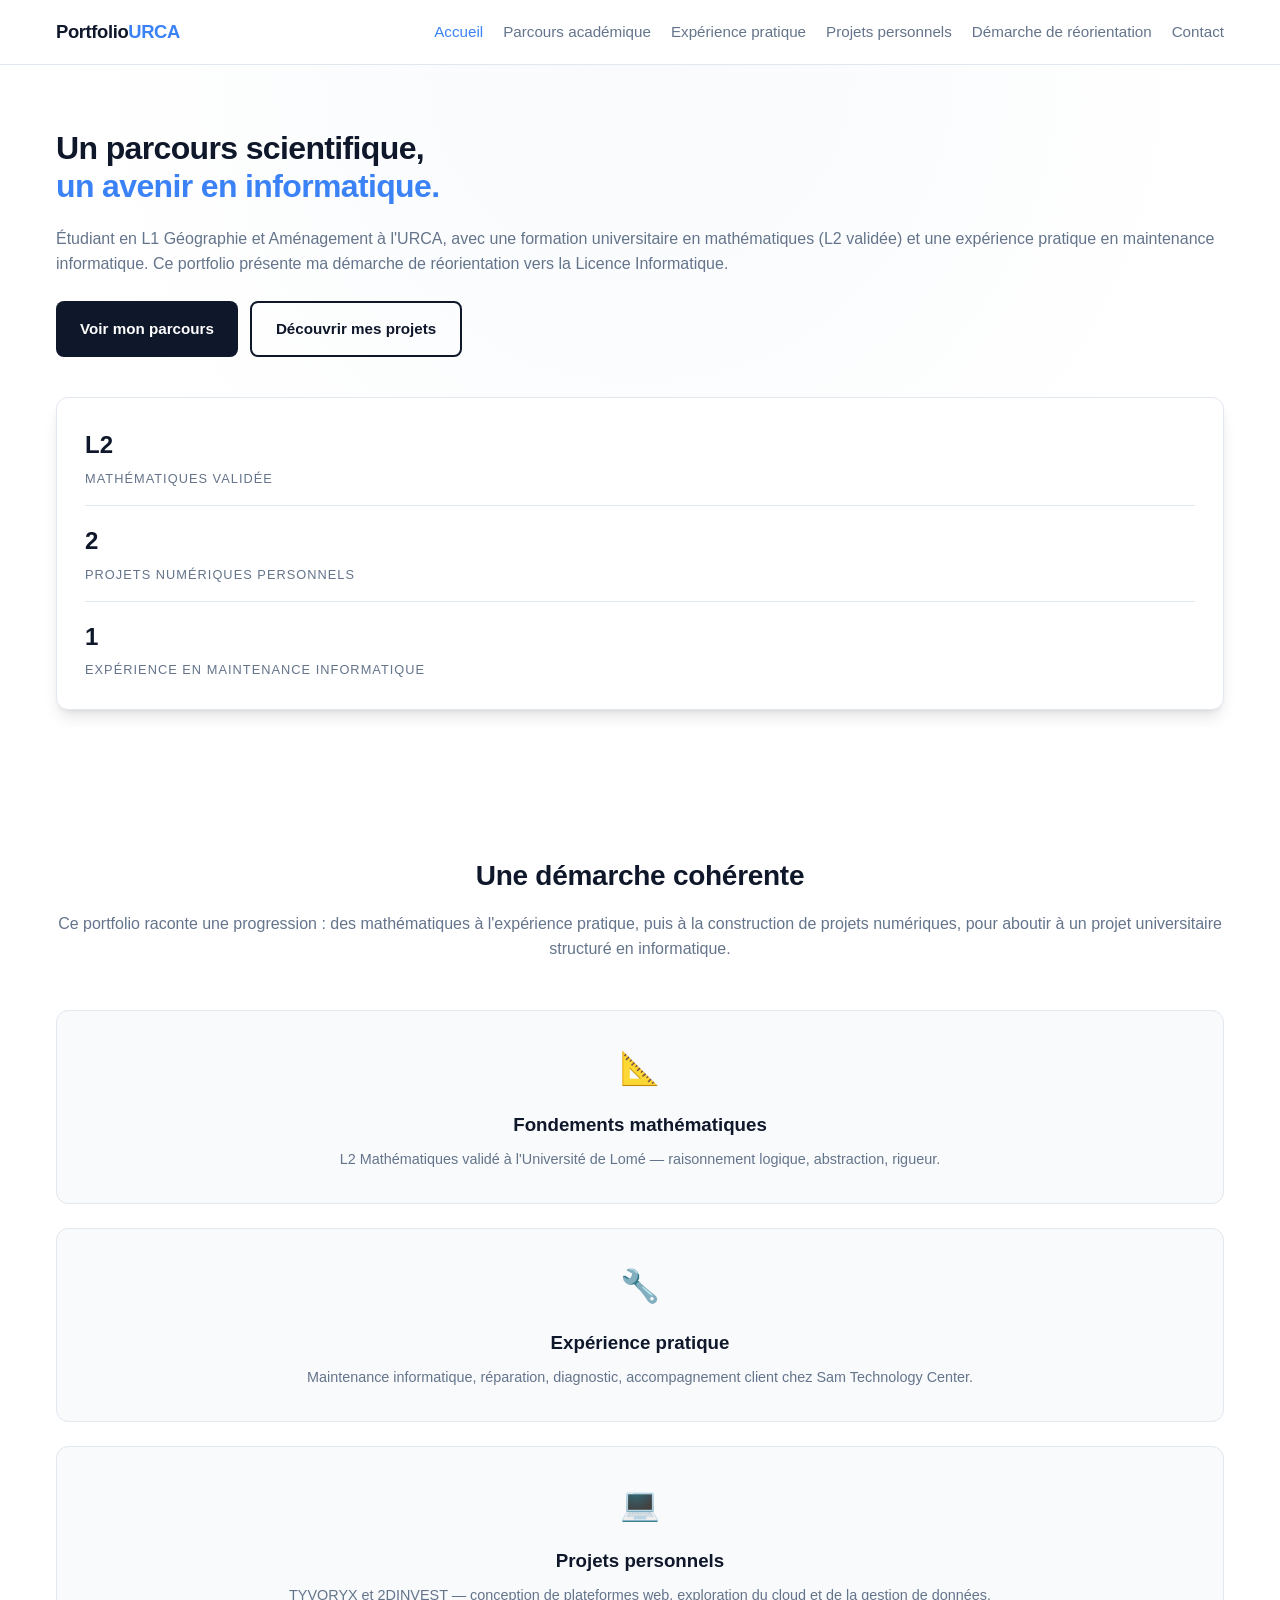
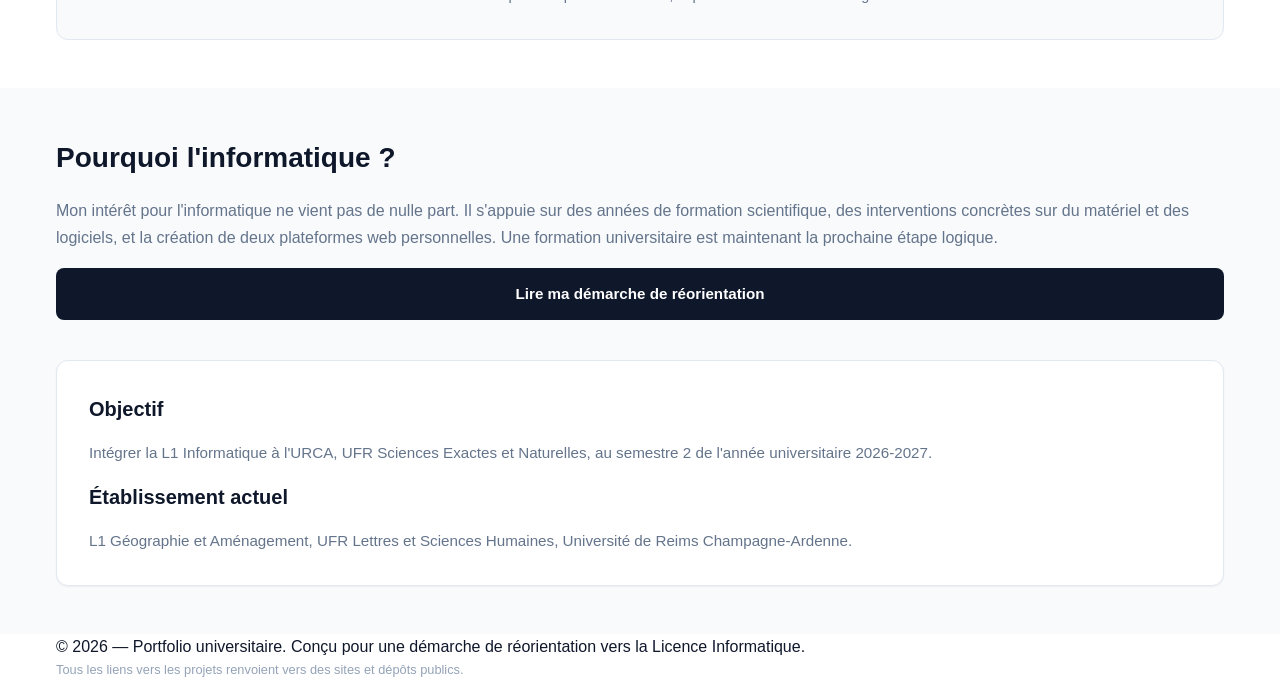
==== commit 2d45bcbf: "Corrige la cascade CSS et rend le menu mobile visible" ====
--- a/index.html
+++ b/index.html
@@ -5,7 +5,8 @@
   <meta name="viewport" content="width=device-width, initial-scale=1.0">
   <title>Portfolio — Réorientation Licence Informatique URCA</title>
   <meta name="description" content="Portfolio universitaire de réorientation vers la Licence Informatique à l'URCA.">
-  <link rel="stylesheet" href="css/style.css">
+  <link rel="stylesheet" href="css/style.css?v=2">
+  <link rel="stylesheet" href="css/navigation.css?v=2">
 </head>
 <body>
 
--- a/css/style.css
+++ b/css/style.css
@@ -90,6 +90,10 @@
   max-width: 1200px;
   margin: 0 auto;
   padding: 0 1rem;
+  width: 100%;
+  min-width: 0;
+}
+
 /* ---------- Header / Navigation ---------- */
 header {
   position: sticky;
@@ -1062,9 +1066,6 @@
   background-color: currentColor;
   margin: 5px 0;
   transition: var(--transition-fast);
-}
-  width: 100%;
-  min-width: 0;
 }
 
 .section {
@@ -1215,24 +1216,35 @@
   margin: 3px 0;
 }
 
-.nav-links {
-  position: absolute;
-  top: calc(100% + 0.5rem);
-  right: 0;
-  left: auto;
-  width: min(320px, calc(100vw - 2rem));
-  max-width: calc(100vw - 2rem);
-  padding: 0.75rem;
-  gap: 0.25rem;
-  border: 1px solid var(--color-border);
-  border-radius: var(--color-radius);
-  background: var(--color-bg);
-  box-shadow: var(--shadow-lg);
-  z-index: 110;
-}
-
-.nav-links.open {
-  display: flex;
+@media (max-width: 899px) {
+  header {
+    z-index: 1000;
+  }
+
+  .nav-links {
+    position: fixed;
+    top: 4.5rem;
+    right: 1rem;
+    left: auto;
+    bottom: auto;
+    display: none;
+    width: min(320px, calc(100vw - 2rem));
+    max-width: calc(100vw - 2rem);
+    max-height: calc(100vh - 5.5rem);
+    max-height: calc(100dvh - 5.5rem);
+    overflow-y: auto;
+    padding: 0.75rem;
+    gap: 0.25rem;
+    border: 1px solid var(--color-border);
+    border-radius: var(--color-radius);
+    background: #ffffff;
+    box-shadow: 0 16px 40px rgba(15, 23, 42, 0.22);
+    z-index: 1001;
+  }
+
+  .nav-links.open {
+    display: flex;
+  }
 }
 
 .nav-links a {
--- a/css/navigation.css
+++ b/css/navigation.css
@@ -0,0 +1,132 @@
+/* Navigation et correction du viewport mobile */
+html,
+body {
+  overflow-x: hidden;
+}
+
+header {
+  position: sticky;
+  top: 0;
+  z-index: 1000;
+  background: rgba(255, 255, 255, 0.98);
+}
+
+header .container {
+  position: relative;
+  display: flex;
+  align-items: center;
+  justify-content: space-between;
+  width: 100%;
+  height: 64px;
+  min-height: 64px;
+}
+
+header nav {
+  position: relative;
+  display: flex;
+  align-items: center;
+  margin-left: auto;
+  flex-shrink: 0;
+}
+
+.mobile-menu-btn {
+  display: inline-flex;
+  flex-direction: column;
+  align-items: center;
+  justify-content: center;
+  width: 44px;
+  height: 44px;
+  padding: 0;
+  border: 1px solid #e2e8f0;
+  border-radius: 8px;
+  background: #ffffff;
+  color: #0f172a;
+  cursor: pointer;
+  flex-shrink: 0;
+}
+
+.mobile-menu-btn span {
+  display: block;
+  width: 24px;
+  height: 2px;
+  margin: 3px 0;
+  background: currentColor;
+}
+
+.nav-links {
+  list-style: none;
+}
+
+@media (max-width: 899px) {
+  .nav-links {
+    position: fixed;
+    top: 72px;
+    right: 16px;
+    left: auto;
+    bottom: auto;
+    display: none;
+    flex-direction: column;
+    width: min(320px, calc(100vw - 32px));
+    max-width: calc(100vw - 32px);
+    max-height: calc(100vh - 88px);
+    max-height: calc(100dvh - 88px);
+    overflow-y: auto;
+    padding: 12px;
+    gap: 4px;
+    border: 1px solid #e2e8f0;
+    border-radius: 12px;
+    background: #ffffff;
+    box-shadow: 0 16px 40px rgba(15, 23, 42, 0.25);
+    z-index: 1001;
+  }
+
+  .nav-links.open {
+    display: flex;
+  }
+
+  .nav-links a {
+    display: block;
+    padding: 12px 16px;
+    border-radius: 6px;
+    color: #1e293b;
+    line-height: 1.4;
+  }
+
+  .nav-links a.active,
+  .nav-links a:hover {
+    background: #dbeafe;
+    color: #2563eb;
+  }
+
+  .hero .container {
+    grid-template-columns: minmax(0, 1fr);
+  }
+
+  .hero h1 {
+    max-width: 100%;
+    overflow-wrap: break-word;
+  }
+}
+
+@media (min-width: 900px) {
+  .mobile-menu-btn {
+    display: none;
+  }
+
+  .nav-links,
+  .nav-links.open {
+    position: static;
+    display: flex !important;
+    flex-direction: row;
+    align-items: center;
+    width: auto;
+    max-width: none;
+    max-height: none;
+    overflow: visible;
+    padding: 0;
+    gap: 20px;
+    border: 0;
+    background: transparent;
+    box-shadow: none;
+  }
+}
